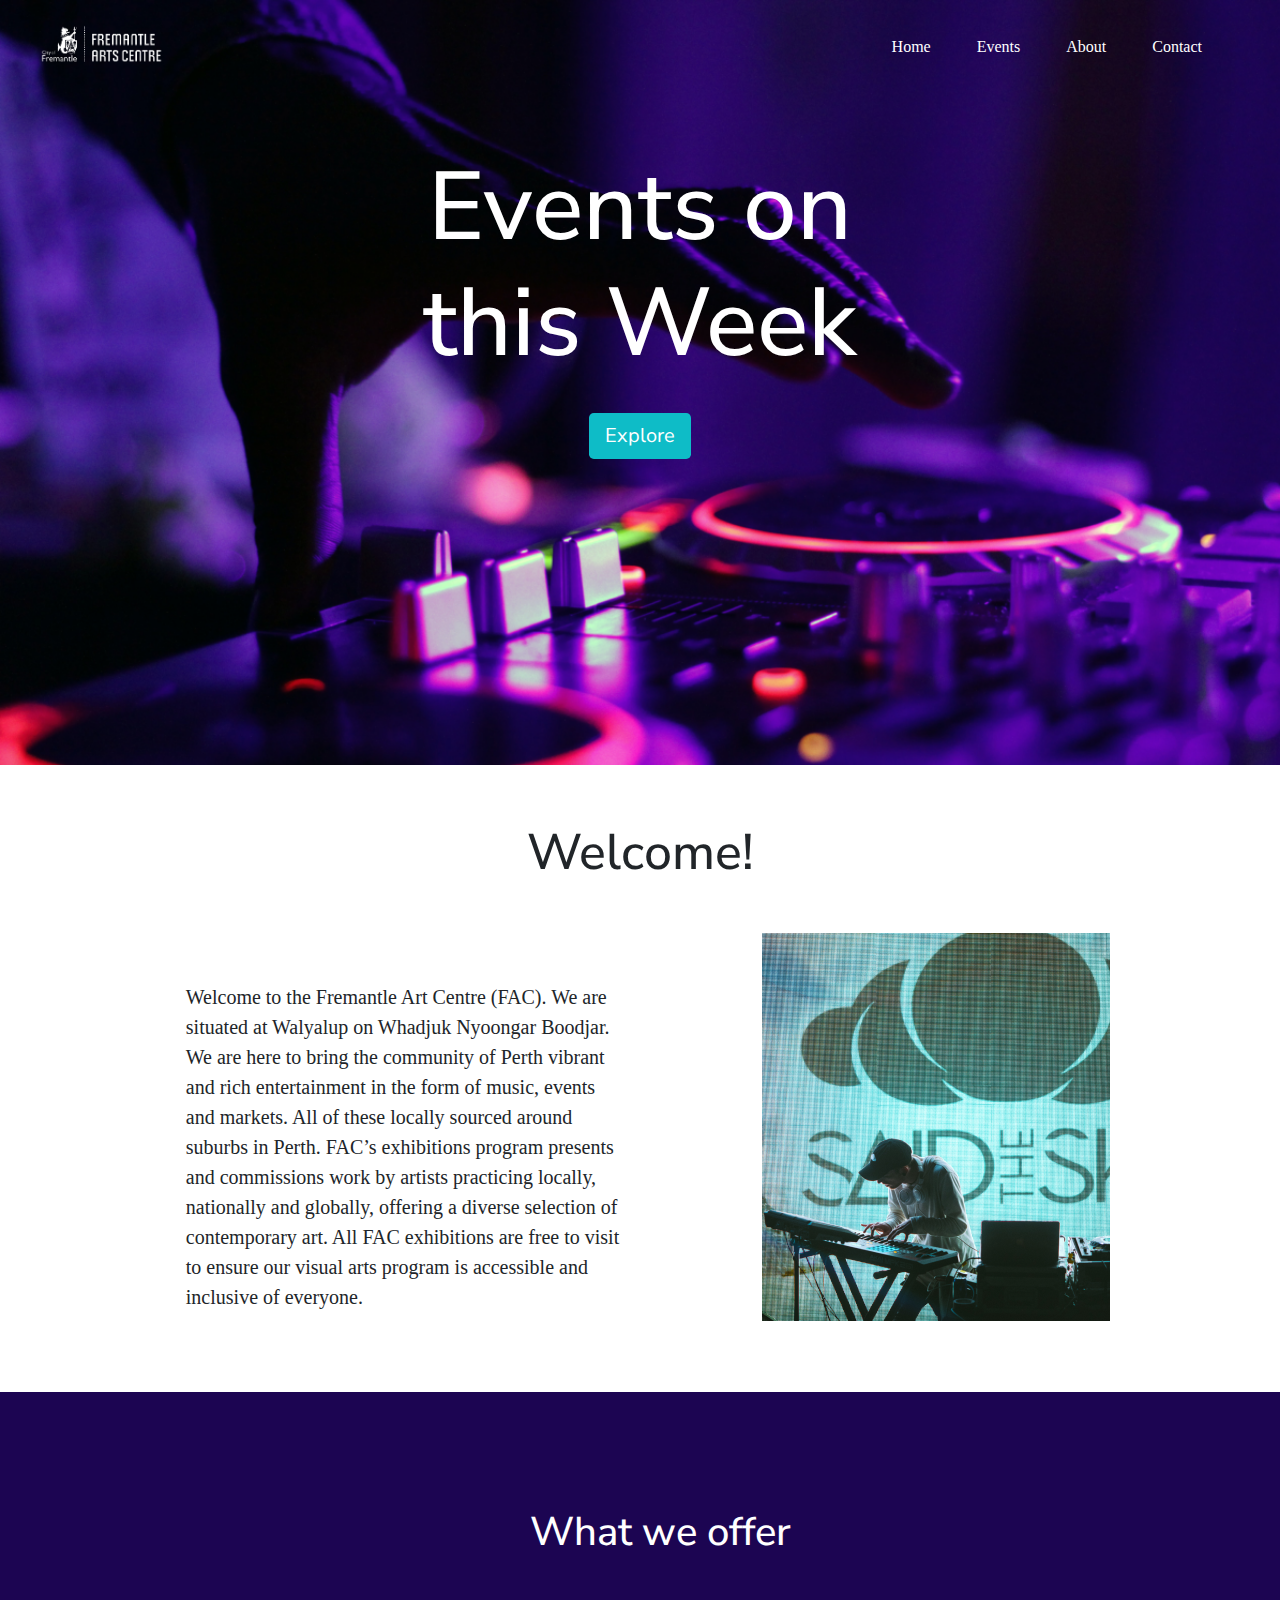
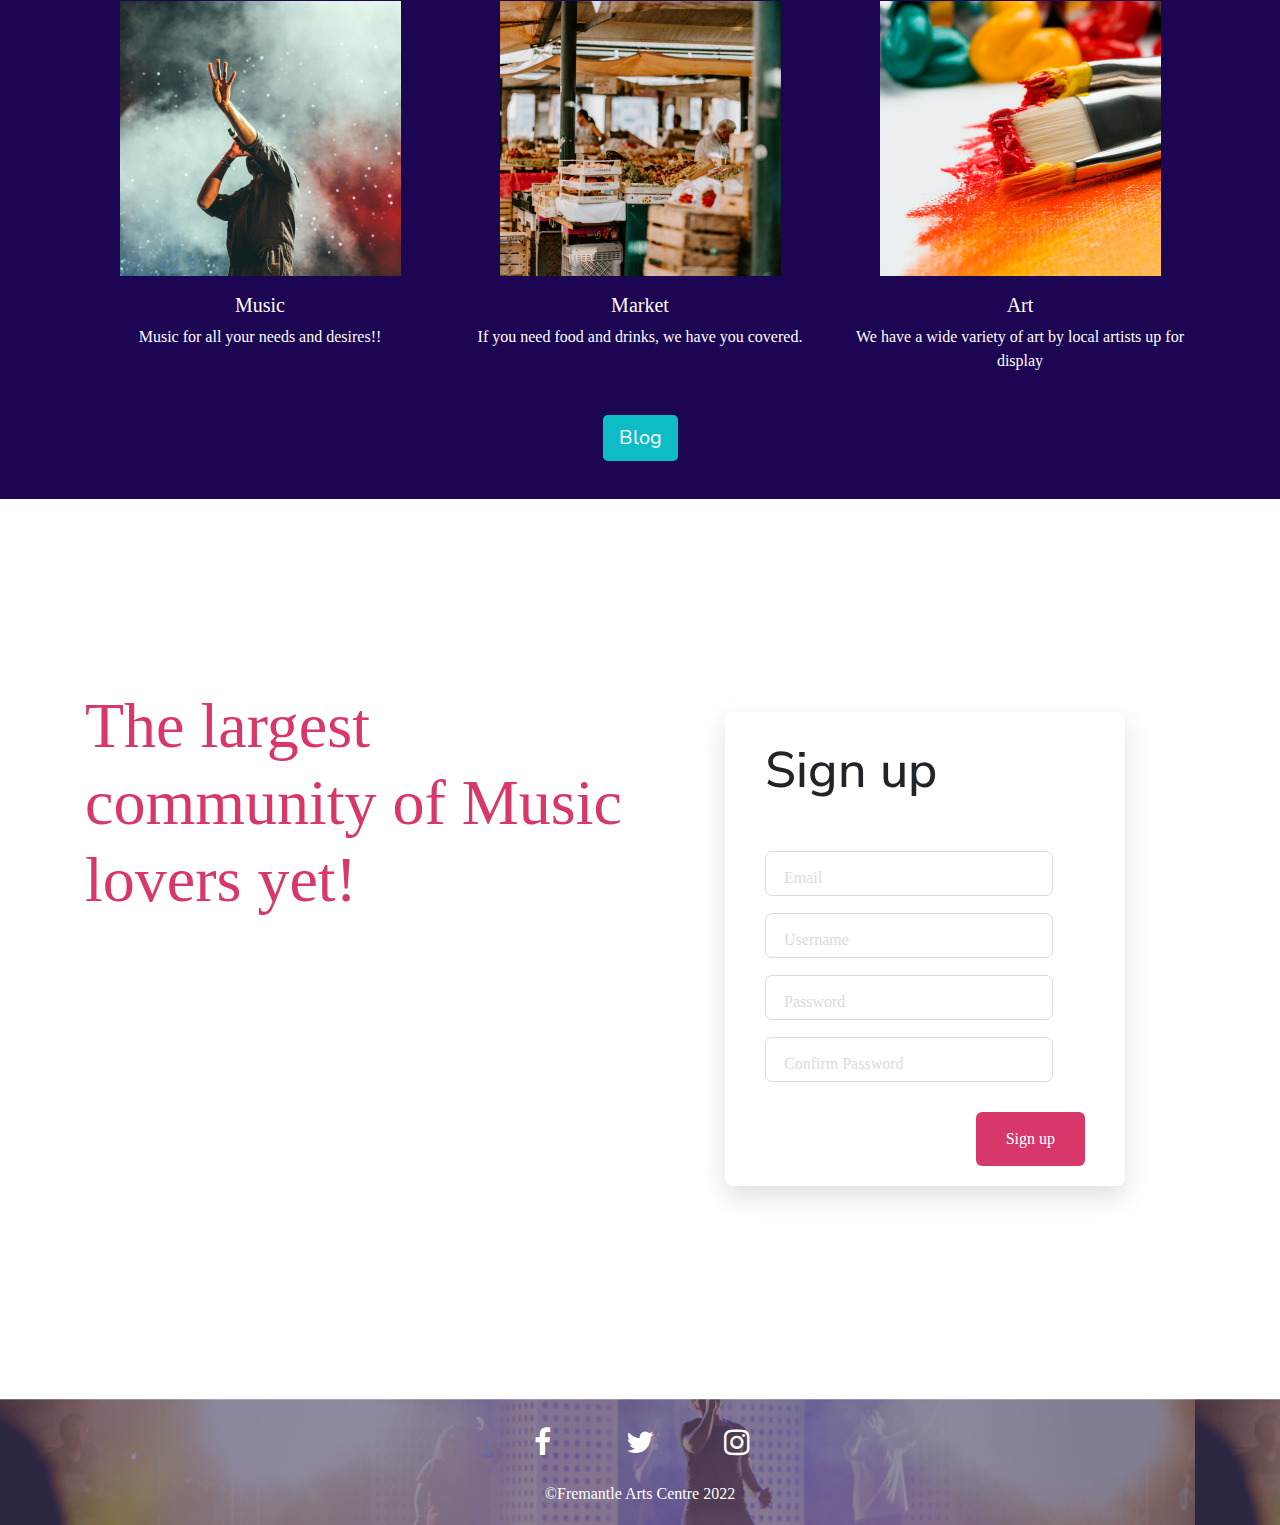
==== index.html @ 63a23e48 "Update index.html" ====
<!DOCTYPE html>
<html lang="en">
<head>
<meta charset="UTF-8">
<meta name="viewport" content="width=device-width, initial-scale=1.0">
<meta http-equiv="X-UA-Compatible" content="ie=edge">
<meta name="Description" content="Enter your description here"/>
<link rel="stylesheet" href="https://cdnjs.cloudflare.com/ajax/libs/twitter-bootstrap/4.6.0/css/bootstrap.min.css">
<link rel="stylesheet" href="https://cdnjs.cloudflare.com/ajax/libs/font-awesome/5.15.4/css/all.min.css">


<link rel="preconnect" href="https://fonts.googleapis.com">
<link rel="preconnect" href="https://fonts.gstatic.com" crossorigin>
<link rel="preconnect" href="https://fonts.googleapis.com">
<link rel="preconnect" href="https://fonts.gstatic.com" crossorigin>
<link href="https://fonts.googleapis.com/css2?family=Nunito+Sans:wght@800&family=PT+Sans+Caption&display=swap" rel="stylesheet">
<link rel="stylesheet" href="https://cdnjs.cloudflare.com/ajax/libs/font-awesome/4.7.0/css/font-awesome.min.css">

<link rel="stylesheet" href="assets/css/style.css">
<link rel="stylesheet" href="stylesheet.css">
<title>Title</title>
</head>
<body>
  <header class="container-fluid bg-1">   <!-- div for the main image the stretches to the edge of the page- -->
  <nav class="navbar navbar-expand-md navbar-dark">
    <!-- Brand -->

    <a class="navbar-brand" href="/">
      <div class="logo-image">
            <img src="images/logo.png" class="img-fluid" alt="logo FAC">
      </div>
</a>
  
    <!-- Toggler/collapsibe Button -->
    <button class="navbar-toggler" type="button" data-toggle="collapse" data-target="#collapsibleNavbar">
      <span class="navbar-toggler-icon"></span>
    </button>
  
    <!-- Navbar links -->
    <div class="collapse navbar-collapse" id="collapsibleNavbar">
      <ul class="navbar-nav ml-auto">
        <li class="nav-item">
          <a class="nav-link" href="#">Home</a>
        </li>
        <li class="nav-item">
          <a class="nav-link" href="#">Events</a>
        </li>
        <li class="nav-item">
          <a class="nav-link" href="#">About</a>
        </li>
        <li class="nav-item">
          <a class="nav-link" href="#">Contact</a>
        </li>
      </ul>
    </div>
  </nav>
  <div class="container-fluid bg-2 text-center">   <!-- div for the main image the stretches to the edge of the page- -->
    <div class="container"><!-- div that holds the content in the middle of the page-->
              <h1 class="head-1"> Events on <br>this Week </h1><!--  the main tag line-->
          </div><!-- container-->
          <a href="#" class="btn btn-info btn-lg" role="button">Explore</a>
        </div>
      </header>

      <section class= "container-fluid  text-center">
        <div class="container bg-3">
<h2 class="title">Welcome!</h2>
        </div> <!-- container -->
            <div class="row">
              <div class="col-md-6">
<p class="info">Welcome to the Fremantle Art Centre (FAC). We are situated at Walyalup on Whadjuk Nyoongar Boodjar. 
  We are here to bring the community of Perth vibrant and rich entertainment in the form
  of music, events and markets. All of these locally sourced around suburbs in Perth. FAC’s exhibitions program presents 
  and commissions work by artists practicing locally, nationally and globally, offering a diverse selection of contemporary art. 
  All FAC exhibitions are free to visit to ensure our visual arts program is accessible and inclusive of everyone.
</p> 
              </div> <!-- col -->
          <div class="col-md-6 img1">
            <img src="images/img1.png" alt="dancing" class="responsive">
          </div>
        </div> <!-- row -->
    </section>

    <section class= "container-fluid bg-4 text-center">
      <div class="container ">
<h2 class="title2">What we offer</h2>
<div class="row " >
  <div class="col-md-4">
    <img src="images/music.png" alt="music">
    <h5> Music</h5>
    <p>Music for all your needs and desires!!</p>
  </div> <!-- col -->
  <div class="col-md-4">
    <img src="images/market.png" alt="food"> 
    <h5> Market</h5>
    <p>If you need food and drinks, we have you covered.</p>
  </div> <!-- col -->
  <div class="col-md-4">
    <img src="images/art.png" alt="paint">
    <h5> Art</h5>
    <p>We have a wide variety of art by local artists up for display</p>
  </div> <!-- col -->
</div> <!-- row -->
      </div> <!-- container -->
      <a href="#" class="btn btn-info btn-lg" role="button">Blog</a>
      </section>

      <section>
        <div class="container-fluid sign-up">
          <div class="container">
            <div class="row">

              <div class="col-md-6">
                <h2 class="tag">The largest <br>community of Music lovers yet!</h2>
                </div>

              <div class="col-md-6">
      <div class="signupFrm">
        <form action="" class="form">
          <h2 class="title">Sign up</h1>
    
          <div class="inputContainer">
            <input type="text" class="input" placeholder="a">
            <label for="" class="label">Email</label>
          </div>
    
          <div class="inputContainer">
            <input type="text" class="input" placeholder="a">
            <label for="" class="label">Username</label>
          </div>
    
          <div class="inputContainer">
            <input type="text" class="input" placeholder="a">
            <label for="" class="label">Password</label>
          </div>
    
          <div class="inputContainer">
            <input type="text" class="input" placeholder="a">
            <label for="" class="label">Confirm Password</label>
          </div>
    
          <input type="submit" class="submitBtn" value="Sign up">
        </form>
      </div>
        </div>
      </div>
    </div>
      </div>
        </section>

        <footer>
          <a href="https://www.facebook.com/fremantleartscentre" class="fa fa-facebook"></a>
<a href="https://twitter.com/FreoArtsCentre" class="fa fa-twitter"></a>
          <a href="https://www.instagram.com/fremantleartscentre/" class="fa fa-instagram"></a>
          <p class="foot text-centre">©Fremantle Arts Centre 2022</p>
        </footer>

<script src="https://cdnjs.cloudflare.com/ajax/libs/jquery/3.5.1/jquery.slim.min.js"></script>
<script src="https://cdnjs.cloudflare.com/ajax/libs/popper.js/1.16.1/umd/popper.min.js"></script>
<script src="https://cdnjs.cloudflare.com/ajax/libs/twitter-bootstrap/4.6.0/js/bootstrap.min.js"></script>
</body>
</html>
---- stylesheet.css ----
.bg-1 {
    background-image: url("images/header1.png");
    background-size: cover;/*  make the image cover the whole div */
height: 85vh; /* temporarily give the div some height  */ /* do not use pixel heights on divs- this is not responsive – instead add padding on the children as a  percentage*/
}

.logo-image{
    width: 15%;    
    overflow: hidden;
    margin-top: -6px;

}

li.nav-item {
    margin-right: 30px;
}
.navbar-dark .navbar-nav .nav-link {
        color: white;
    }

.navbar{
        font-size:1em;
        padding: 2%;
        flex-wrap: nowrap;
        
}

    .nav-link:hover {
        color: white;
    }


.head-1 {
    padding-top: 5%;
color: white;
font-size: 6em;
font-family: nunito sans;
             }

.btn-info {
    background-color: #0EBCC7;
    color: white;
    border: none;
    margin-top:2%;
    font-family: nunito sans;
}

.bg-3 {
    padding-top: 2%;

}

.title {
    font-family: nunito sans;
    font-size: 2.5em;
    margin-top: 3%;
}

.info {
    text-align: left;
    padding-top: 8%;
    padding-left: 28%;
    font-size: 1.25em;
    font-family: PT Sans;
}

.img1 {
    padding-right: 5%;
}

.bg-4{
    background-color: #1C0552;
   margin-top: 5%;
   padding-top: 3%;
   padding-bottom: 3%;
   padding-left: 0%;
   padding-right:0%;
   color: white;
}

h5 {
    padding-top:5%;
}

h2.title2{
    padding-top: 5%;
    margin-bottom: 4%;
    font-family: nunito sans;
    font-size: 2.5em;
}


.tag {
    text-align: left;
    font-family: PT Sans;
    font-size: 4em;
    color:#D73869;
    margin-top: 35%;

}

/* Get rid of all default margins/paddings. Set typeface */
body {
    box-sizing: border-box;
    margin: 0;
    padding: 0;
    background-color: white;
    font-family: PT Sans;
  }

  /* Puts the form in the center both horizontally and vertically. Sets its height to 100% of the viewport's height */

.signupFrm {
    display: flex;
    justify-content: center;
    align-items: center;
    height: 100vh;
  } 

  .form {
    background-color: white;
    width: 400px;
    border-radius: 8px;
    padding: 20px 40px;
    box-shadow: 0 10px 25px rgba(92, 99, 105, .2);
  }
  
  .title {
    font-size: 50px;
    margin-bottom: 50px;
  }

  .inputContainer {
    position: relative;
    height: 45px;
    width: 90%;
    margin-bottom: 17px;
  }

  /* Style the inputs */

.input {
    position: absolute;
    top: 0px;
    left: 0px;
    height: 100%;
    width: 100%;
    border: 1px solid #DADCE0;
    border-radius: 7px;
    font-size: 16px;
    padding: 0 20px;
    outline: none;
    background: none;
    z-index: 1;
  }
  
  /* Hide the placeholder texts (a) */
  
  ::placeholder {
    color: transparent;
  }

  /* Styling text labels */

.label {
    position: absolute;
    top: 15px;
    left: 15px;
    padding: 0 4px;
    background-color: white;
    color: #DADCE0;
    font-size: 16px;
    transition: 0.5s;
    z-index: 0;
  }

  .submitBtn {
    display: block;
    margin-left: auto;
    padding: 15px 30px;
    border: none;
    background-color: #D73869;
    color: white;
    border-radius: 6px;
    cursor: pointer;
    font-size: 16px;
    margin-top: 30px;
  }
  
  .submitBtn:hover {
    background-color: #D73869;
    transform: translateY(-2px);
  }

  .input:focus + .label {
    top: -7px;
    left: 3px;
    z-index: 10;
    font-size: 14px;
    font-weight: 600;
    color: #D73869;
  }

  .input:focus {
    border: 2px solid #D73869;
  }

  .input:not(:placeholder-shown)+ .label {
    top: -7px;
    left: 3px;
    z-index: 10;
    font-size: 14px;
    font-weight: 600;
  }

  footer {
    text-align: center;
    padding: 3px;
    background-image: url(images/footer.jpg);
    color: white;
    font-family: PT Sans;
  }

  .fa-facebook {
    color: white;
  }
  
  .fa-twitter {
    color: white;
  }

  .fa-instagram {
    color: white;
  }

  .fa-linkedin {
    color: white;
  }

  .fa:hover {
    opacity: 0.7;
    color: #D73869;
}
  .fa {
    padding: 20px;
    font-size: 30px;
    width: 7%;
    text-align: center;
    text-decoration: none;
    margin: 5px 2px;
    border-radius: 50%;
  }

  .bg-5 {
    background-image: url("images/header2.png");
    background-size: cover;/*  make the image cover the whole div */
height: 85vh; /* temporarily give the div some height  */ /* do not use pixel heights on divs- this is not responsive – instead add padding on the children as a  percentage*/
}

.head-1 {
    padding-top: 5%;
color: white;
font-size: 6em;
font-family: nunito sans;
             
}

.bg-6 {
  padding-top: 3%;
  text-align: right;
    
}

.header-2 {
  padding-top: 5%;
color: white;
font-size: 6em;
font-family: nunito sans;         
}

.para-2 {
    padding-top: 1.5%;
color: white;
font-size: 1.5em;
font-family: nunito sans;          
}

.bg-7 {
  padding-top: 2%;
  margin-bottom: 0%;

}

.bg-8{
  background-color: #55050E;
 margin-top: 5%;
 padding-top: 3%;
 padding-bottom: 3%;
 padding-left: 0%;
 padding-right:0%;
 color: white;
}

.title2 {
  font-family: nunito sans;
  font-size: 2.5em;
  margin-top: 2%;
  padding-left: 3.75%;
}

.info3 {
  text-align: left;
  padding-top: 8%;
  padding-left: 28%;
  font-size: 1.25em;
  font-family: PT Sans;
}

.img2 {
  padding-right: 5%;
}

.info4 {
  text-align: left;
  padding-top: 8%;
  padding-left: 7%;
  font-size: 1.25em;
  font-family: PT Sans;
}

.img3 {
  padding-left: 7%;
  
}

.maps {
  padding-top: 5%;
  font-family: nunito sans;
  margin-bottom: 5%;
}

.img-map {
  padding-top: 5%;
  padding-bottom: 10%;
}

.bg-9 {
  background-image: url("images/header3.png");
  background-size: cover;/*  make the image cover the whole div */
height: 85vh; /* temporarily give the div some height  */ /* do not use pixel heights on divs- this is not responsive – instead add padding on the children as a  percentage*/
}
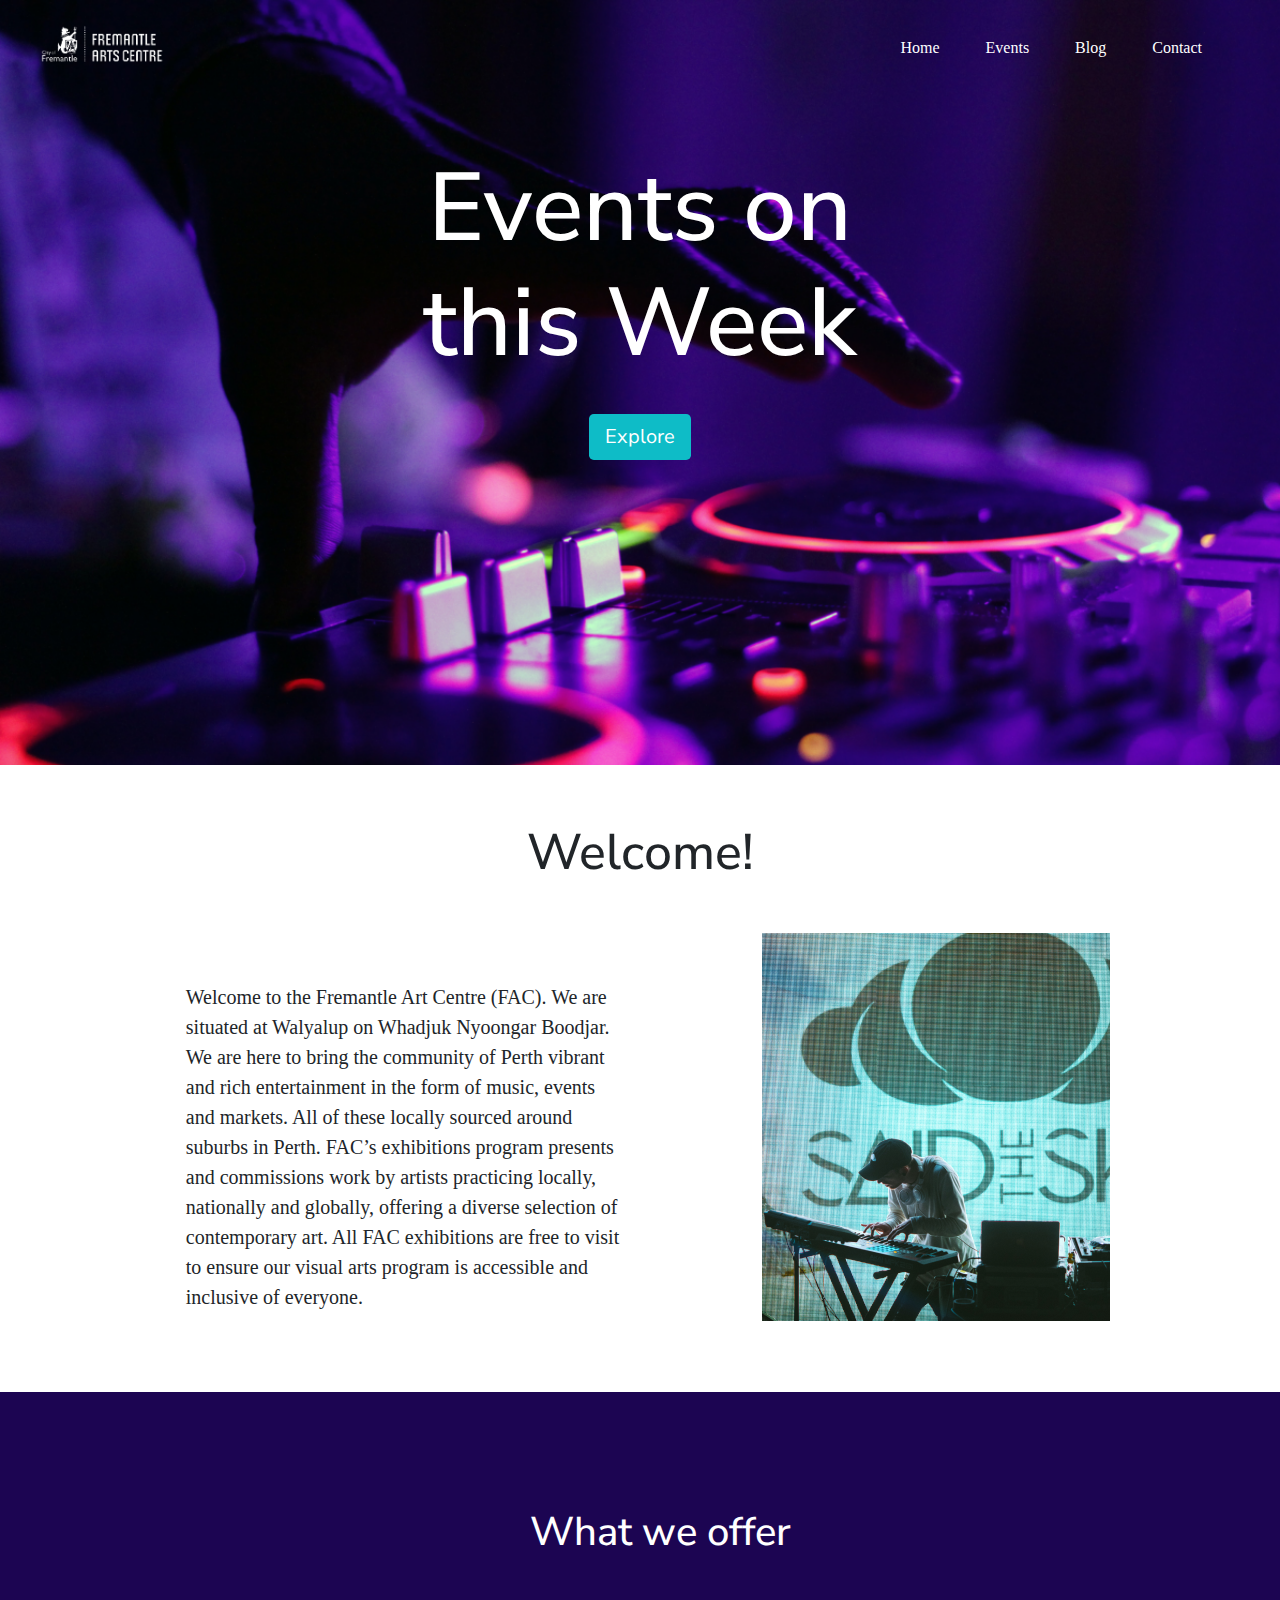
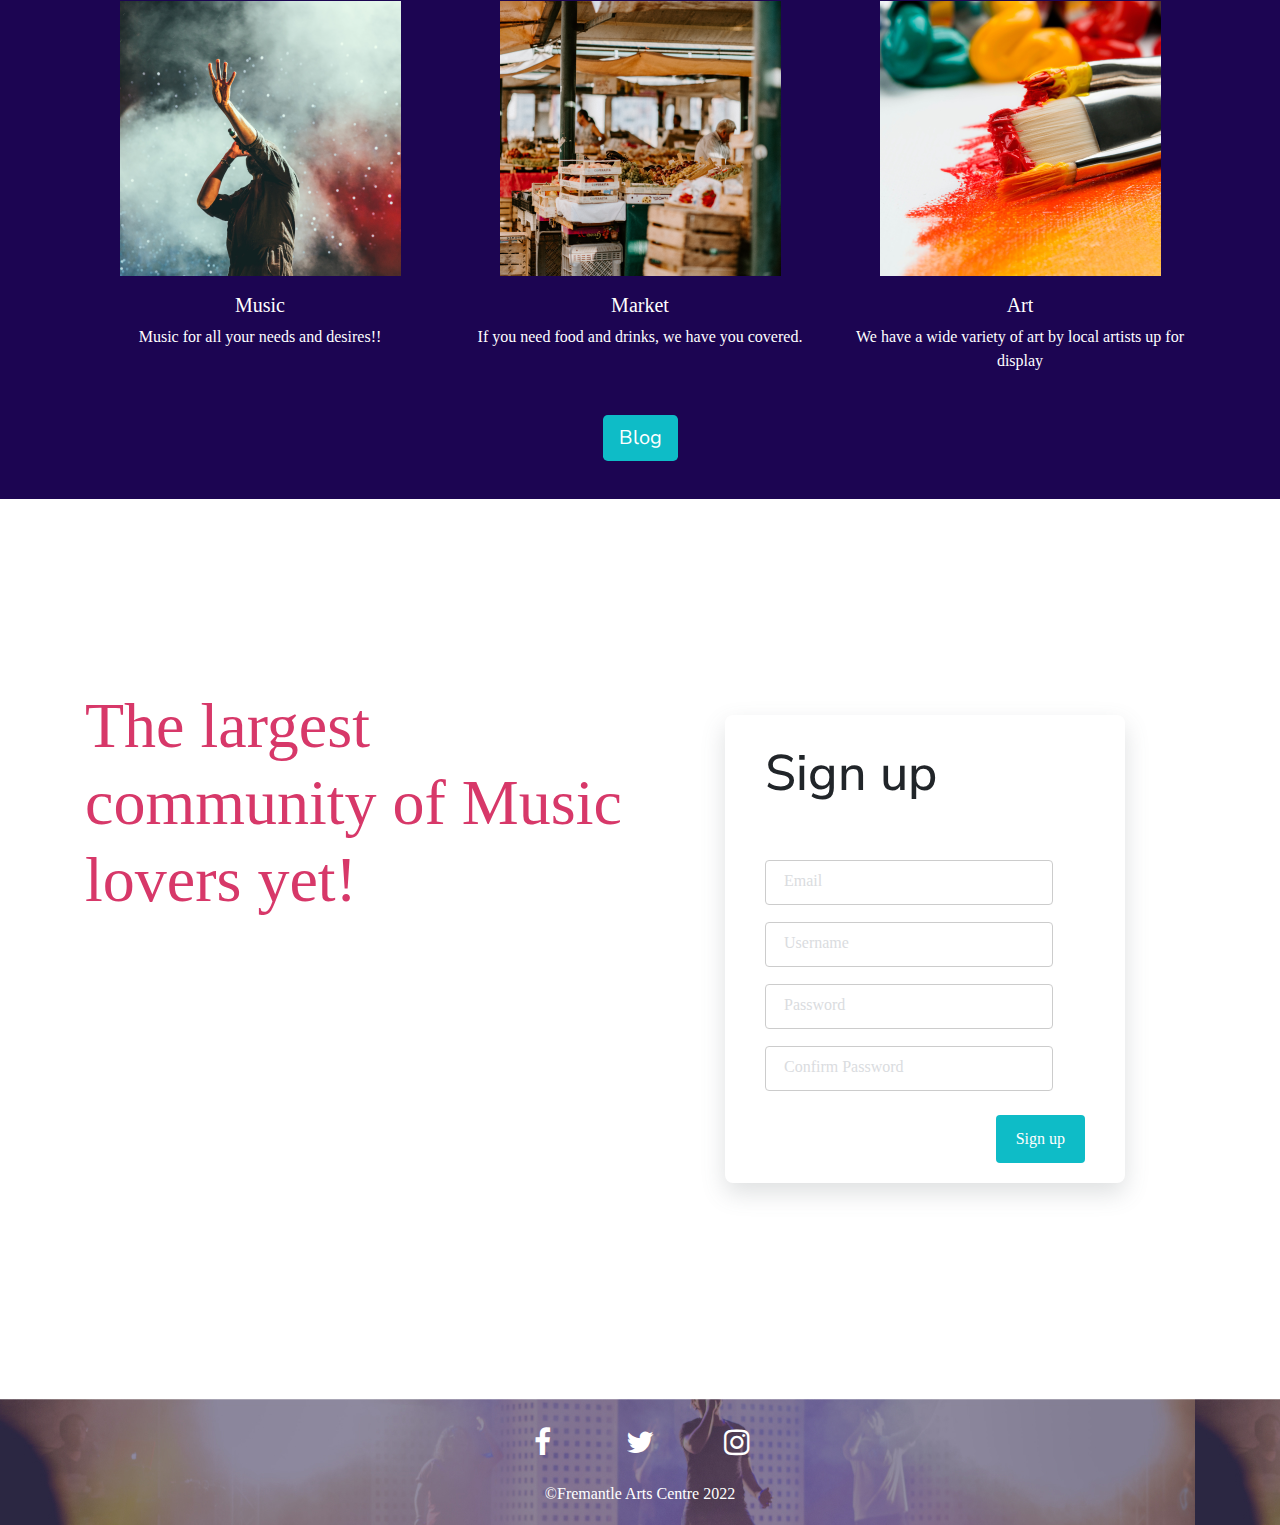
==== commit 649fa1e5: "Update index.html" ====
--- a/index.html
+++ b/index.html
@@ -40,16 +40,16 @@
     <div class="collapse navbar-collapse" id="collapsibleNavbar">
       <ul class="navbar-nav ml-auto">
         <li class="nav-item">
-          <a class="nav-link" href="#">Home</a>
+          <a class="nav-link" href="index.html">Home</a>
         </li>
         <li class="nav-item">
-          <a class="nav-link" href="#">Events</a>
+          <a class="nav-link" href="events.html">Events</a>
         </li>
         <li class="nav-item">
-          <a class="nav-link" href="#">About</a>
+          <a class="nav-link" href="blog.html">Blog</a>
         </li>
         <li class="nav-item">
-          <a class="nav-link" href="#">Contact</a>
+          <a class="nav-link" href="contact.html">Contact</a>
         </li>
       </ul>
     </div>
@@ -58,7 +58,7 @@
     <div class="container"><!-- div that holds the content in the middle of the page-->
               <h1 class="head-1"> Events on <br>this Week </h1><!--  the main tag line-->
           </div><!-- container-->
-          <a href="#" class="btn btn-info btn-lg" role="button">Explore</a>
+          <a href="events.html" class="btn btn-info btn-lg" role="button">Explore</a>
         </div>
       </header>
 
@@ -102,7 +102,7 @@
   </div> <!-- col -->
 </div> <!-- row -->
       </div> <!-- container -->
-      <a href="#" class="btn btn-info btn-lg" role="button">Blog</a>
+      <a href="blog.html" class="btn btn-info btn-lg" role="button">Blog</a>
       </section>
 
       <section>
--- a/stylesheet.css
+++ b/stylesheet.css
@@ -350,3 +350,136 @@
 height: 85vh; /* temporarily give the div some height  */ /* do not use pixel heights on divs- this is not responsive – instead add padding on the children as a  percentage*/
 }
 
+.events-page-nav-link {
+  margin-right: 30px;
+  color: black;
+  font-size:1em;
+      padding: 2%;
+      flex-wrap: nowrap;
+}
+
+a.nav-link-events-page {
+  color: black;
+}
+
+
+.header-3 {
+  background-color: #221942;
+  padding-top: 3%;
+  padding-left: 3%;
+  padding-bottom:3%;
+color: white;
+font-size: 3.25em;
+font-family: nunito sans;
+text-align: left;
+text-align: center;
+}
+
+.bg-10-container-fluid {
+float: left;
+margin-top: 15%;
+}
+
+.events-title {
+  color: #D73869;
+  font-size: 3em;
+  font-family: nunito sans;
+  margin-top: 3%;
+}
+
+.events-subpara {
+  font-size: 2em;
+  font-family: PT Sans;
+
+}
+
+.col-9 {
+  padding-left: 0%;
+  flex: 0 0 41%;
+}
+
+.event-title {
+  font-family: nunito sans;
+  font-size: 1.5em;
+  margin-top: 5%;
+}
+
+.event-time {
+  font-family: PT Sans;
+  font-size: 0.75em;
+  padding-bottom:0%;
+}
+
+.date {
+  color:#D73869;
+  font-size: 2.5em;
+  font-family: nunito sans;
+  margin-bottom: 0%;
+}
+
+.month {
+  font-family: PT Sans;
+  font-size: 0.75em;
+  margin-top: 0%;
+}
+
+.events-imgs-container-fluid {
+  margin-top: 3%;
+  margin-left: 8%;
+  margin-bottom: 5%;
+}
+
+.explore {
+  color: #D73869;
+  font-family: PT Sans;
+  font-size: 0.75em;
+}
+
+.subpara {
+  margin-top: 5%;
+  margin-bottom: 3%;  
+  font-size: 2em;
+  font-family: PT Sans;
+}
+
+.bg-11 {
+  background-image: url("images/header1.png");
+  background-size: cover;/*  make the image cover the whole div */
+height: 20vh; /* temporarily give the div some height  */ /* do not use pixel heights on divs- this is not responsive – instead add padding on the children as a  percentage*/
+}
+
+/* Style inputs with type="text", select elements and textareas */
+input[type=text], select, textarea {
+  width: 100%; /* Full width */
+  padding: 12px; /* Some padding */ 
+  border: 1px solid #ccc; /* Gray border */
+  border-radius: 4px; /* Rounded borders */
+  box-sizing: border-box; /* Make sure that padding and width stays in place */
+  margin-top: 6px; /* Add a top margin */
+  margin-bottom: 16px; /* Bottom margin */
+  resize: vertical /* Allow the user to vertically resize the textarea (not horizontally) */
+}
+
+/* Style the submit button with a specific background color etc */
+input[type=submit] {
+  background-color: #0EBCC7;
+  color: white;
+  padding: 12px 20px;
+  border: none;
+  border-radius: 4px;
+  cursor: pointer;
+}
+
+/* When moving the mouse over the submit button, add a darker green color */
+input[type=submit]:hover {
+  background-color: #D73869;
+}
+
+/* Add a background color and some padding around the form */
+.contact-container {
+  border-radius: 5px;
+  background-color: #f2f2f2;
+  padding: 20px;
+  margin-bottom: 10%;
+  margin-top: 10%;
+}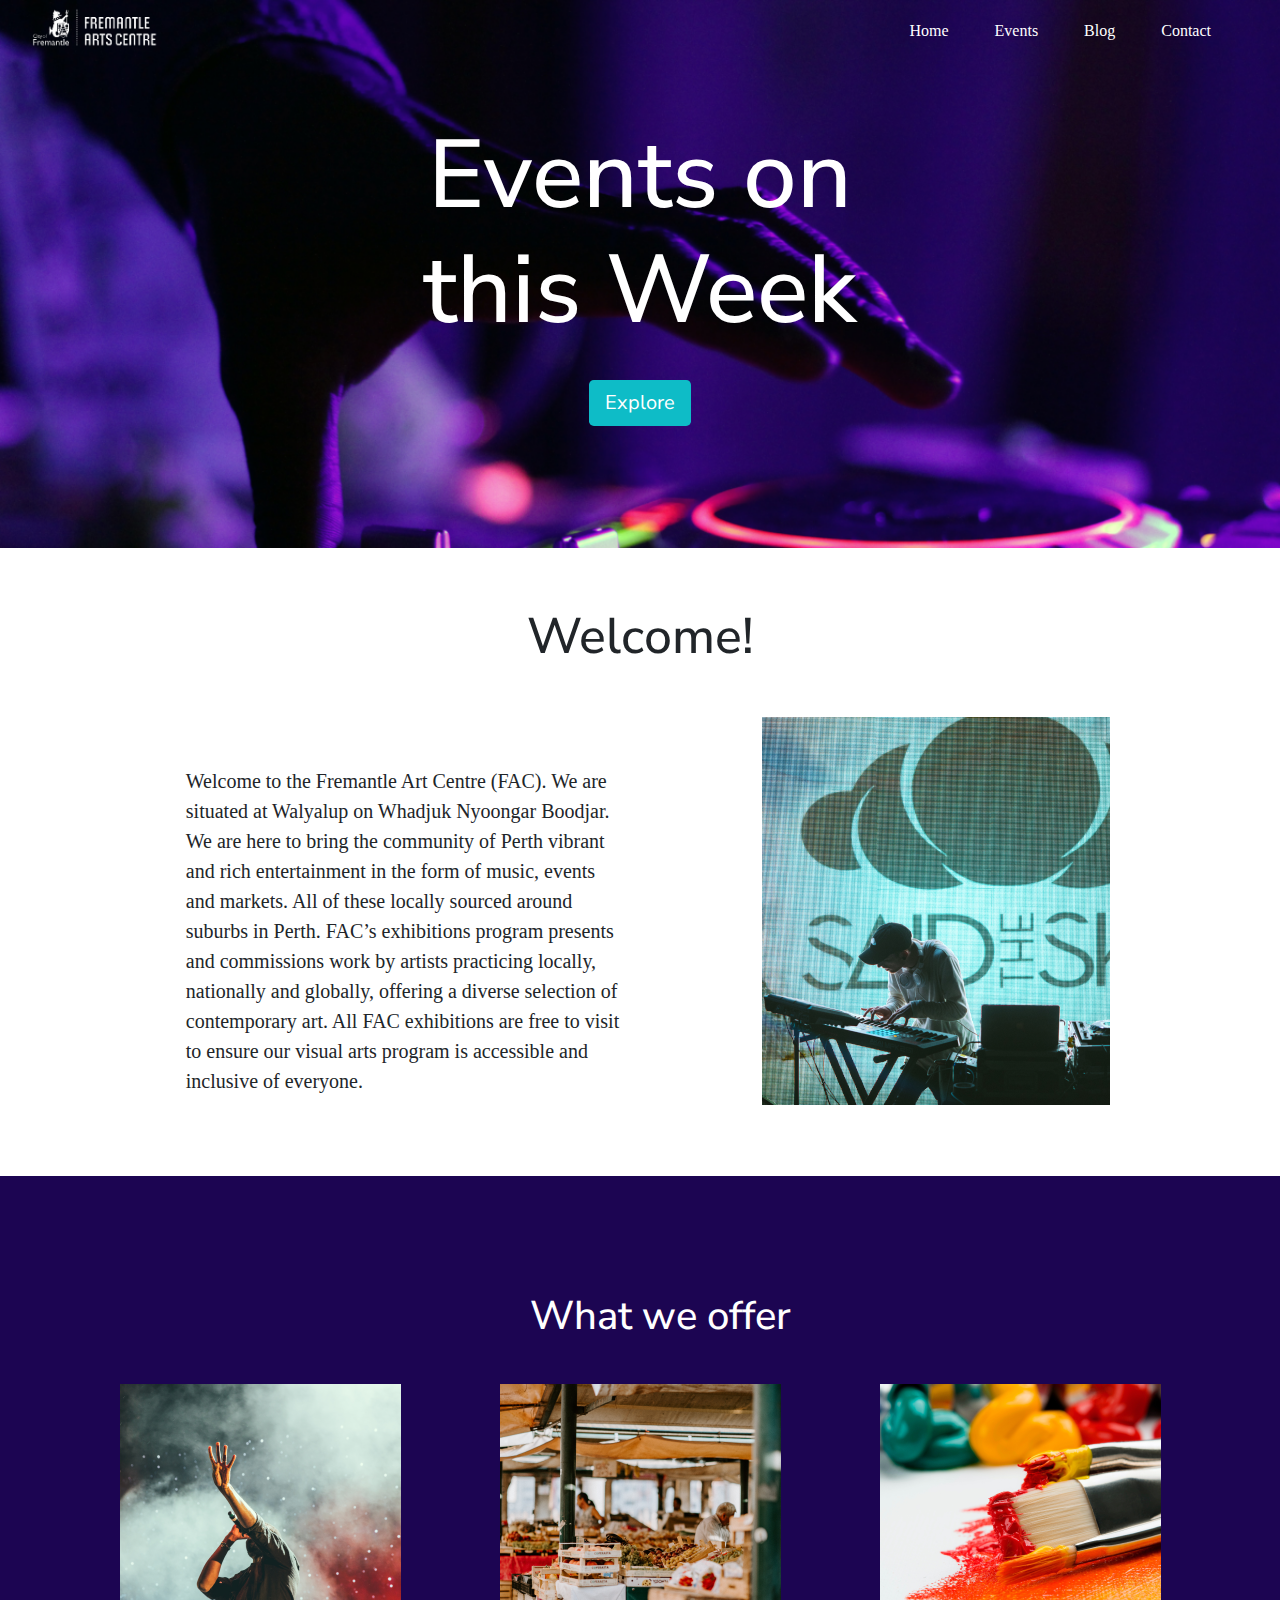
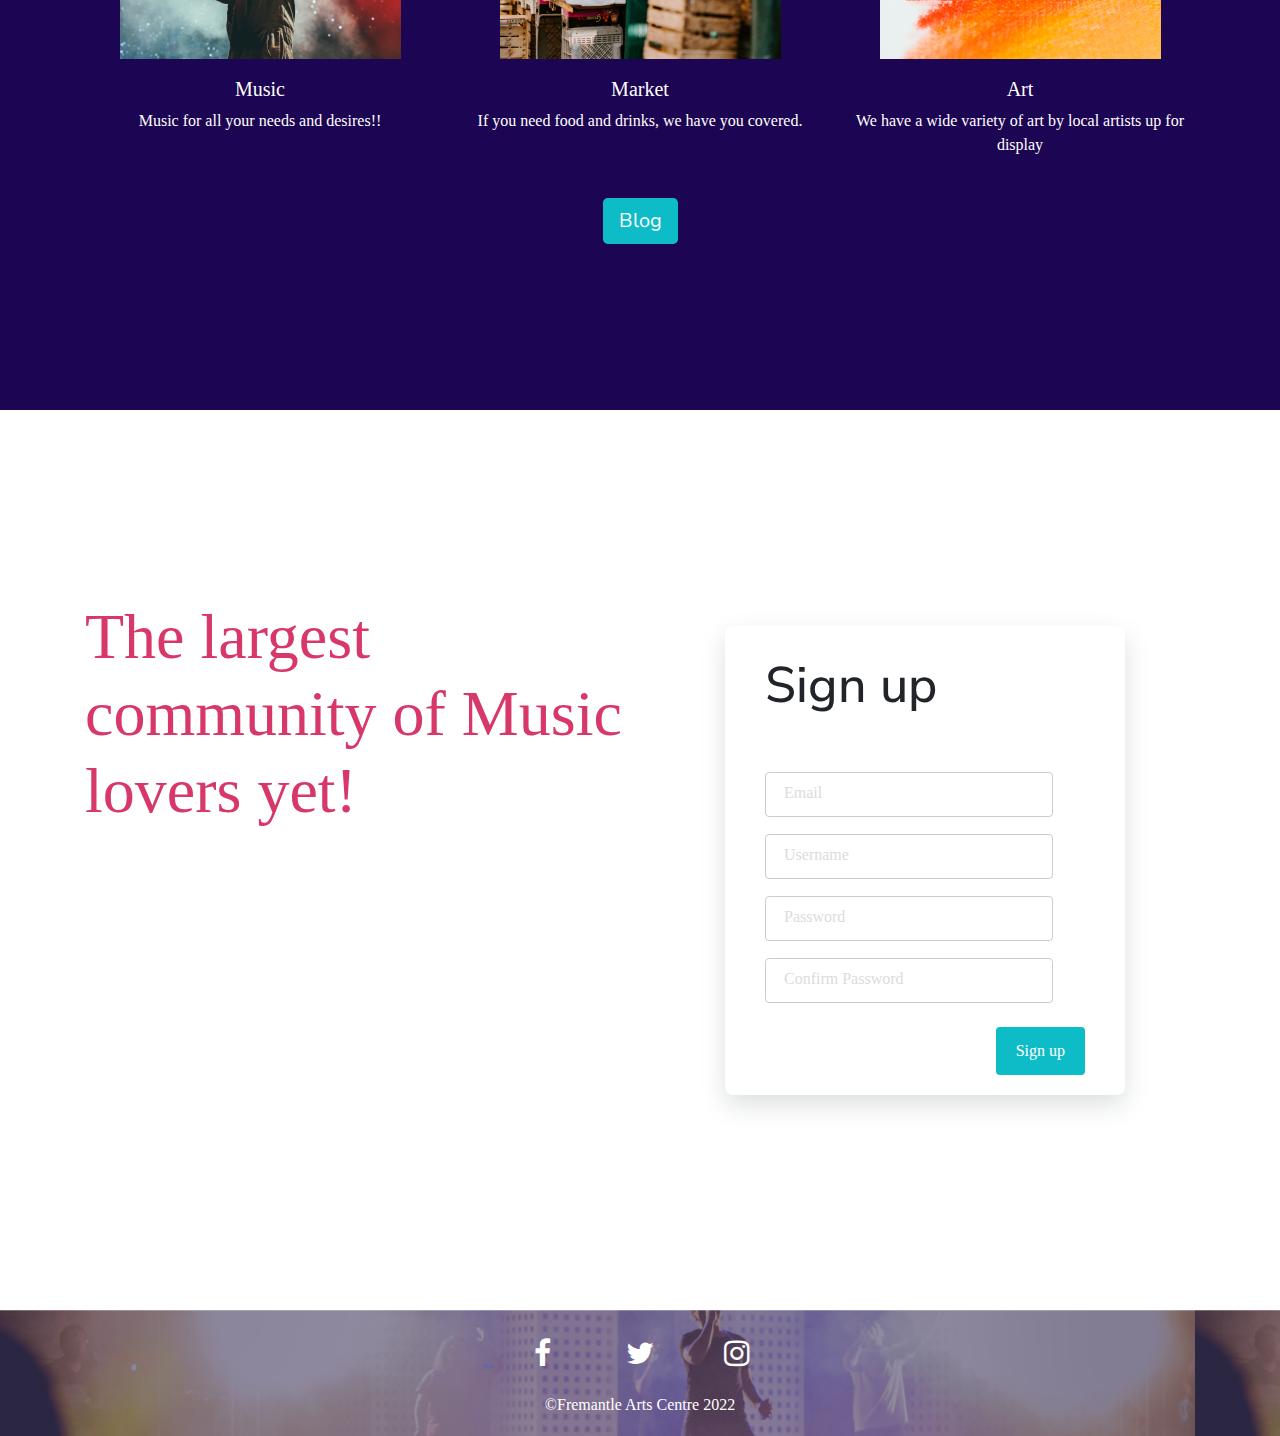
==== commit 2487b729: "Update index.html" ====
--- a/index.html
+++ b/index.html
@@ -16,20 +16,18 @@
 <link href="https://fonts.googleapis.com/css2?family=Nunito+Sans:wght@800&family=PT+Sans+Caption&display=swap" rel="stylesheet">
 <link rel="stylesheet" href="https://cdnjs.cloudflare.com/ajax/libs/font-awesome/4.7.0/css/font-awesome.min.css">
 
-<link rel="stylesheet" href="assets/css/style.css">
+<!-- <link rel="stylesheet" href="assets/css/style.css"> -->
 <link rel="stylesheet" href="stylesheet.css">
+<link rel="stylesheet" href="responsive.css">
 <title>Title</title>
 </head>
 <body>
   <header class="container-fluid bg-1">   <!-- div for the main image the stretches to the edge of the page- -->
+    
   <nav class="navbar navbar-expand-md navbar-dark">
     <!-- Brand -->
 
-    <a class="navbar-brand" href="/">
-      <div class="logo-image">
-            <img src="images/logo.png" class="img-fluid" alt="logo FAC">
-      </div>
-</a>
+    <a class="navbar-brand" href="/"><img src="images/logo.png" class="img-fluid" alt="logo FAC"></a>
   
     <!-- Toggler/collapsibe Button -->
     <button class="navbar-toggler" type="button" data-toggle="collapse" data-target="#collapsibleNavbar">
@@ -39,24 +37,24 @@
     <!-- Navbar links -->
     <div class="collapse navbar-collapse" id="collapsibleNavbar">
       <ul class="navbar-nav ml-auto">
-        <li class="nav-item">
-          <a class="nav-link" href="index.html">Home</a>
+        <li class="nav-item text-right">
+          <a class="nav-link" href="#">Home</a>
         </li>
-        <li class="nav-item">
-          <a class="nav-link" href="events.html">Events</a>
+        <li class="nav-item text-right">
+          <a class="nav-link" href="#">Events</a>
         </li>
-        <li class="nav-item">
-          <a class="nav-link" href="blog.html">Blog</a>
-        </li>
-        <li class="nav-item">
-          <a class="nav-link" href="contact.html">Contact</a>
-        </li>
+        <li class="nav-item text-right">
+          <a class="nav-link" href="#">Blog</a>
+          <li class="nav-item text-right">
+            <a class="nav-link" href="#">Contact</a>
+             </li>
       </ul>
     </div>
   </nav>
+
   <div class="container-fluid bg-2 text-center">   <!-- div for the main image the stretches to the edge of the page- -->
     <div class="container"><!-- div that holds the content in the middle of the page-->
-              <h1 class="head-1"> Events on <br>this Week </h1><!--  the main tag line-->
+              <h1 class="head-1" style="font-size:7.5vw;"> Events on <br>this Week </h1><!--  the main tag line-->
           </div><!-- container-->
           <a href="events.html" class="btn btn-info btn-lg" role="button">Explore</a>
         </div>
--- a/stylesheet.css
+++ b/stylesheet.css
@@ -1,15 +1,15 @@
 .bg-1 {
     background-image: url("images/header1.png");
     background-size: cover;/*  make the image cover the whole div */
-height: 85vh; /* temporarily give the div some height  */ /* do not use pixel heights on divs- this is not responsive – instead add padding on the children as a  percentage*/
-}
-
-.logo-image{
+}
+
+.img-fluid{
     width: 15%;    
     overflow: hidden;
     margin-top: -6px;
-
-}
+}
+
+
 
 li.nav-item {
     margin-right: 30px;
@@ -18,22 +18,14 @@
         color: white;
     }
 
-.navbar{
-        font-size:1em;
-        padding: 2%;
-        flex-wrap: nowrap;
-        
-}
-
     .nav-link:hover {
         color: white;
     }
 
 
 .head-1 {
-    padding-top: 5%;
+    margin-top: 5%;
 color: white;
-font-size: 6em;
 font-family: nunito sans;
              }
 
@@ -42,6 +34,7 @@
     color: white;
     border: none;
     margin-top:2%;
+    margin-bottom: 10%;
     font-family: nunito sans;
 }
 
@@ -257,13 +250,6 @@
 height: 85vh; /* temporarily give the div some height  */ /* do not use pixel heights on divs- this is not responsive – instead add padding on the children as a  percentage*/
 }
 
-.head-1 {
-    padding-top: 5%;
-color: white;
-font-size: 6em;
-font-family: nunito sans;
-             
-}
 
 .bg-6 {
   padding-top: 3%;
@@ -482,4 +468,14 @@
   padding: 20px;
   margin-bottom: 10%;
   margin-top: 10%;
-}+  margin-left: 5%;
+  margin-right:5%;
+}
+
+
+
+
+
+
+
+
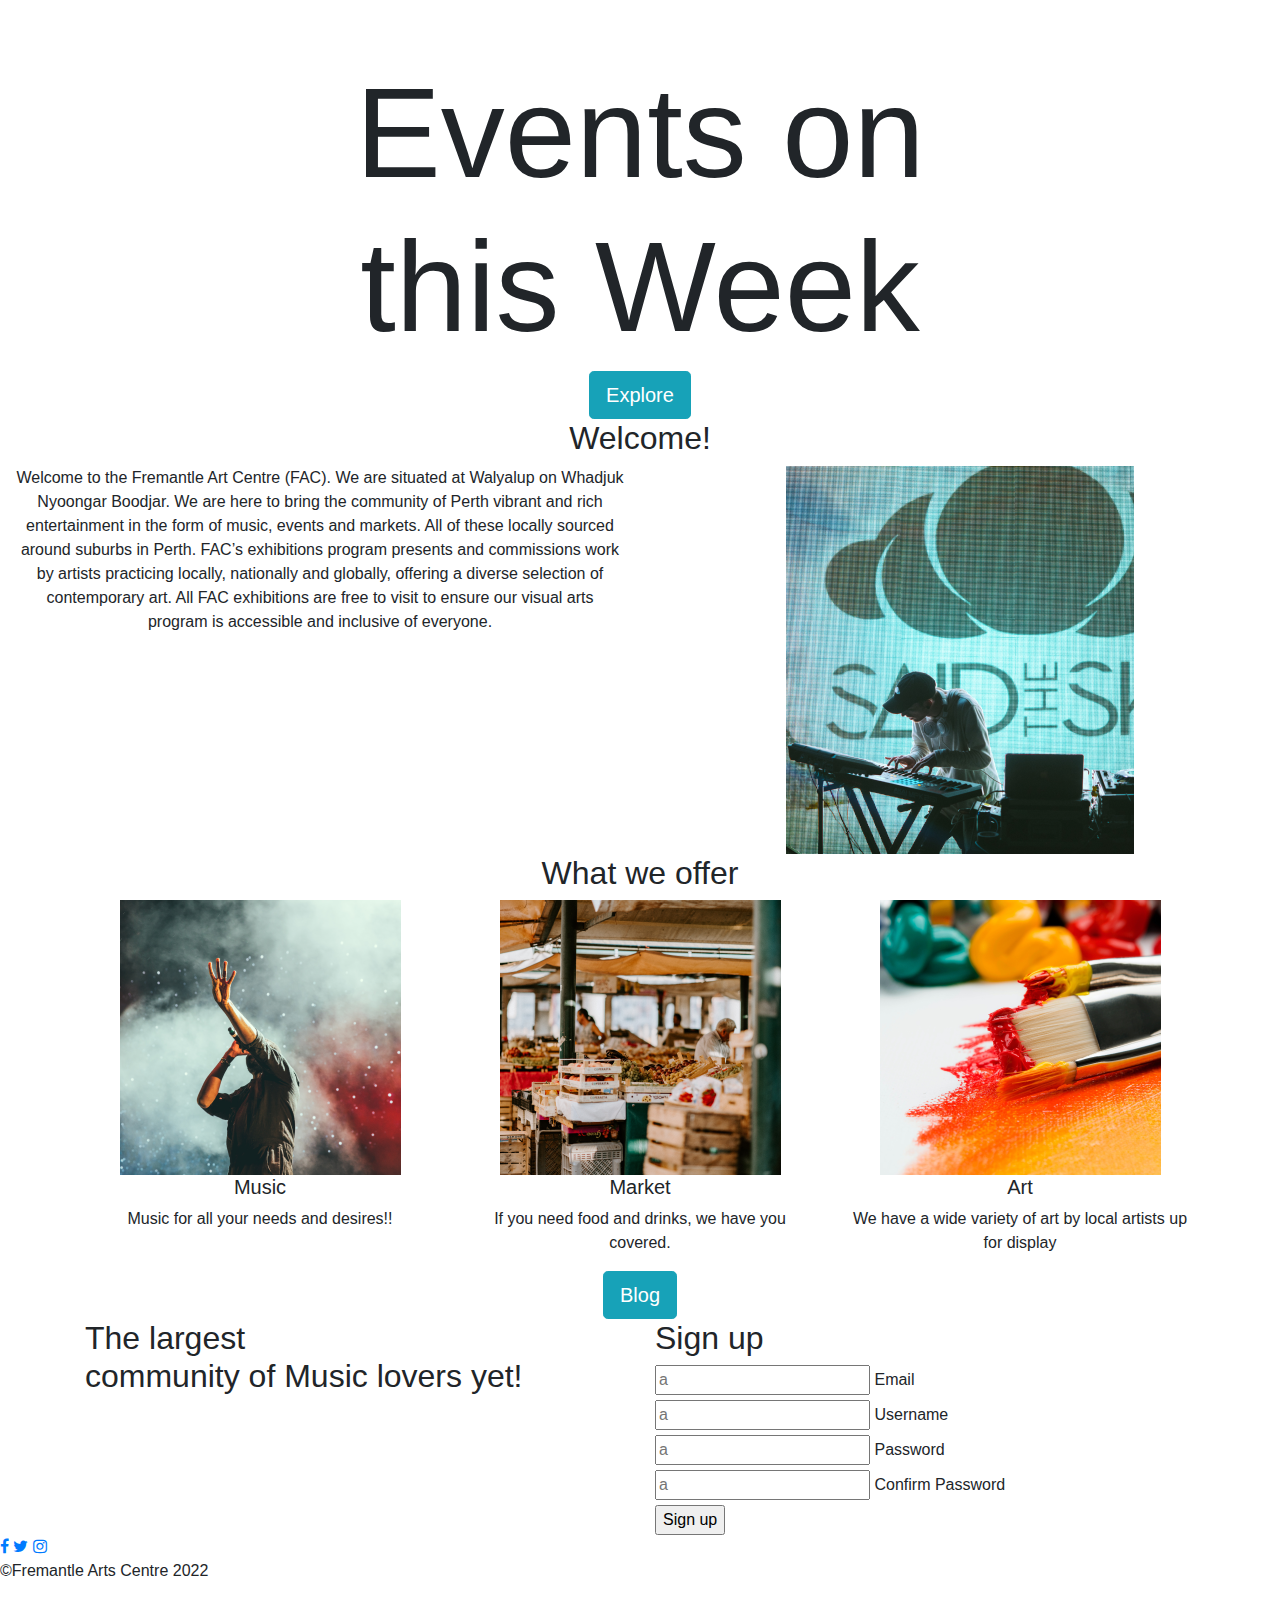
==== commit 0417327e: "Update index.html" ====
--- a/index.html
+++ b/index.html
@@ -17,44 +17,43 @@
 <link rel="stylesheet" href="https://cdnjs.cloudflare.com/ajax/libs/font-awesome/4.7.0/css/font-awesome.min.css">
 
 <!-- <link rel="stylesheet" href="assets/css/style.css"> -->
-<link rel="stylesheet" href="stylesheet.css">
+<link rel="stylesheet" href="style.css">
 <link rel="stylesheet" href="responsive.css">
 <title>Title</title>
 </head>
 <body>
   <header class="container-fluid bg-1">   <!-- div for the main image the stretches to the edge of the page- -->
     
-  <nav class="navbar navbar-expand-md navbar-dark">
-    <!-- Brand -->
-
-    <a class="navbar-brand" href="/"><img src="images/logo.png" class="img-fluid" alt="logo FAC"></a>
-  
-    <!-- Toggler/collapsibe Button -->
-    <button class="navbar-toggler" type="button" data-toggle="collapse" data-target="#collapsibleNavbar">
-      <span class="navbar-toggler-icon"></span>
-    </button>
-  
-    <!-- Navbar links -->
-    <div class="collapse navbar-collapse" id="collapsibleNavbar">
-      <ul class="navbar-nav ml-auto">
-        <li class="nav-item text-right">
-          <a class="nav-link" href="#">Home</a>
-        </li>
-        <li class="nav-item text-right">
-          <a class="nav-link" href="#">Events</a>
-        </li>
-        <li class="nav-item text-right">
-          <a class="nav-link" href="#">Blog</a>
+    <nav class="navbar navbar-expand-md navbar-dark">
+      <!-- Brand -->
+      <a class="navbar-brand" href="index.html"><span class="FAC">Fremantle Arts Centre</span></a>
+    
+      <!-- Toggler/collapsibe Button -->
+      <button class="navbar-toggler" type="button" data-toggle="collapse" data-target="#collapsibleNavbar">
+        <span class="navbar-toggler-icon"></span>
+      </button>
+    
+      <!-- Navbar links -->
+      <div class="collapse navbar-collapse" id="collapsibleNavbar">
+        <ul class="navbar-nav ml-auto">
           <li class="nav-item text-right">
-            <a class="nav-link" href="#">Contact</a>
-             </li>
-      </ul>
-    </div>
-  </nav>
+            <a class="nav-link" href="index.html">Home</a>
+          </li>
+          <li class="nav-item text-right">
+            <a class="nav-link" href="events.html">Events</a>
+          </li>
+          <li class="nav-item text-right">
+            <a class="nav-link" href="#">Blog</a>
+            <li class="nav-item text-right">
+              <a class="nav-link" href="contact.html">Contact</a>
+               </li>
+        </ul>
+      </div>
+    </nav>
 
   <div class="container-fluid bg-2 text-center">   <!-- div for the main image the stretches to the edge of the page- -->
     <div class="container"><!-- div that holds the content in the middle of the page-->
-              <h1 class="head-1" style="font-size:7.5vw;"> Events on <br>this Week </h1><!--  the main tag line-->
+              <h1 class="head-1" style="font-size:10vw"> Events on <br>this Week </h1><!--  the main tag line-->
           </div><!-- container-->
           <a href="events.html" class="btn btn-info btn-lg" role="button">Explore</a>
         </div>
@@ -62,7 +61,7 @@
 
       <section class= "container-fluid  text-center">
         <div class="container bg-3">
-<h2 class="title">Welcome!</h2>
+<h2 class="title2">Welcome!</h2>
         </div> <!-- container -->
             <div class="row">
               <div class="col-md-6">
@@ -74,29 +73,29 @@
 </p> 
               </div> <!-- col -->
           <div class="col-md-6 img1">
-            <img src="images/img1.png" alt="dancing" class="responsive">
+            <img src="images/img1.png"  class="img-fluid1" alt="dancing">
           </div>
         </div> <!-- row -->
     </section>
 
     <section class= "container-fluid bg-4 text-center">
-      <div class="container ">
-<h2 class="title2">What we offer</h2>
+      <div class="container">
+<h2 class="title2-5">What we offer</h2>
 <div class="row " >
   <div class="col-md-4">
-    <img src="images/music.png" alt="music">
+    <img src="images/music.png" class="img-fluid" alt="music">
     <h5> Music</h5>
-    <p>Music for all your needs and desires!!</p>
+    <p class="pinfo">Music for all your needs and desires!!</p>
   </div> <!-- col -->
   <div class="col-md-4">
-    <img src="images/market.png" alt="food"> 
+    <img src="images/market.png" class="img-fluid" alt="food"> 
     <h5> Market</h5>
-    <p>If you need food and drinks, we have you covered.</p>
+    <p class="pinfo">If you need food and drinks, we have you covered.</p>
   </div> <!-- col -->
   <div class="col-md-4">
-    <img src="images/art.png" alt="paint">
+    <img src="images/art.png" class="img-fluid" alt="paint">
     <h5> Art</h5>
-    <p>We have a wide variety of art by local artists up for display</p>
+    <p class="pinfo">We have a wide variety of art by local artists up for display</p>
   </div> <!-- col -->
 </div> <!-- row -->
       </div> <!-- container -->
@@ -115,7 +114,7 @@
               <div class="col-md-6">
       <div class="signupFrm">
         <form action="" class="form">
-          <h2 class="title">Sign up</h1>
+          <h2 class="title3">Sign up</h1>
     
           <div class="inputContainer">
             <input type="text" class="input" placeholder="a">
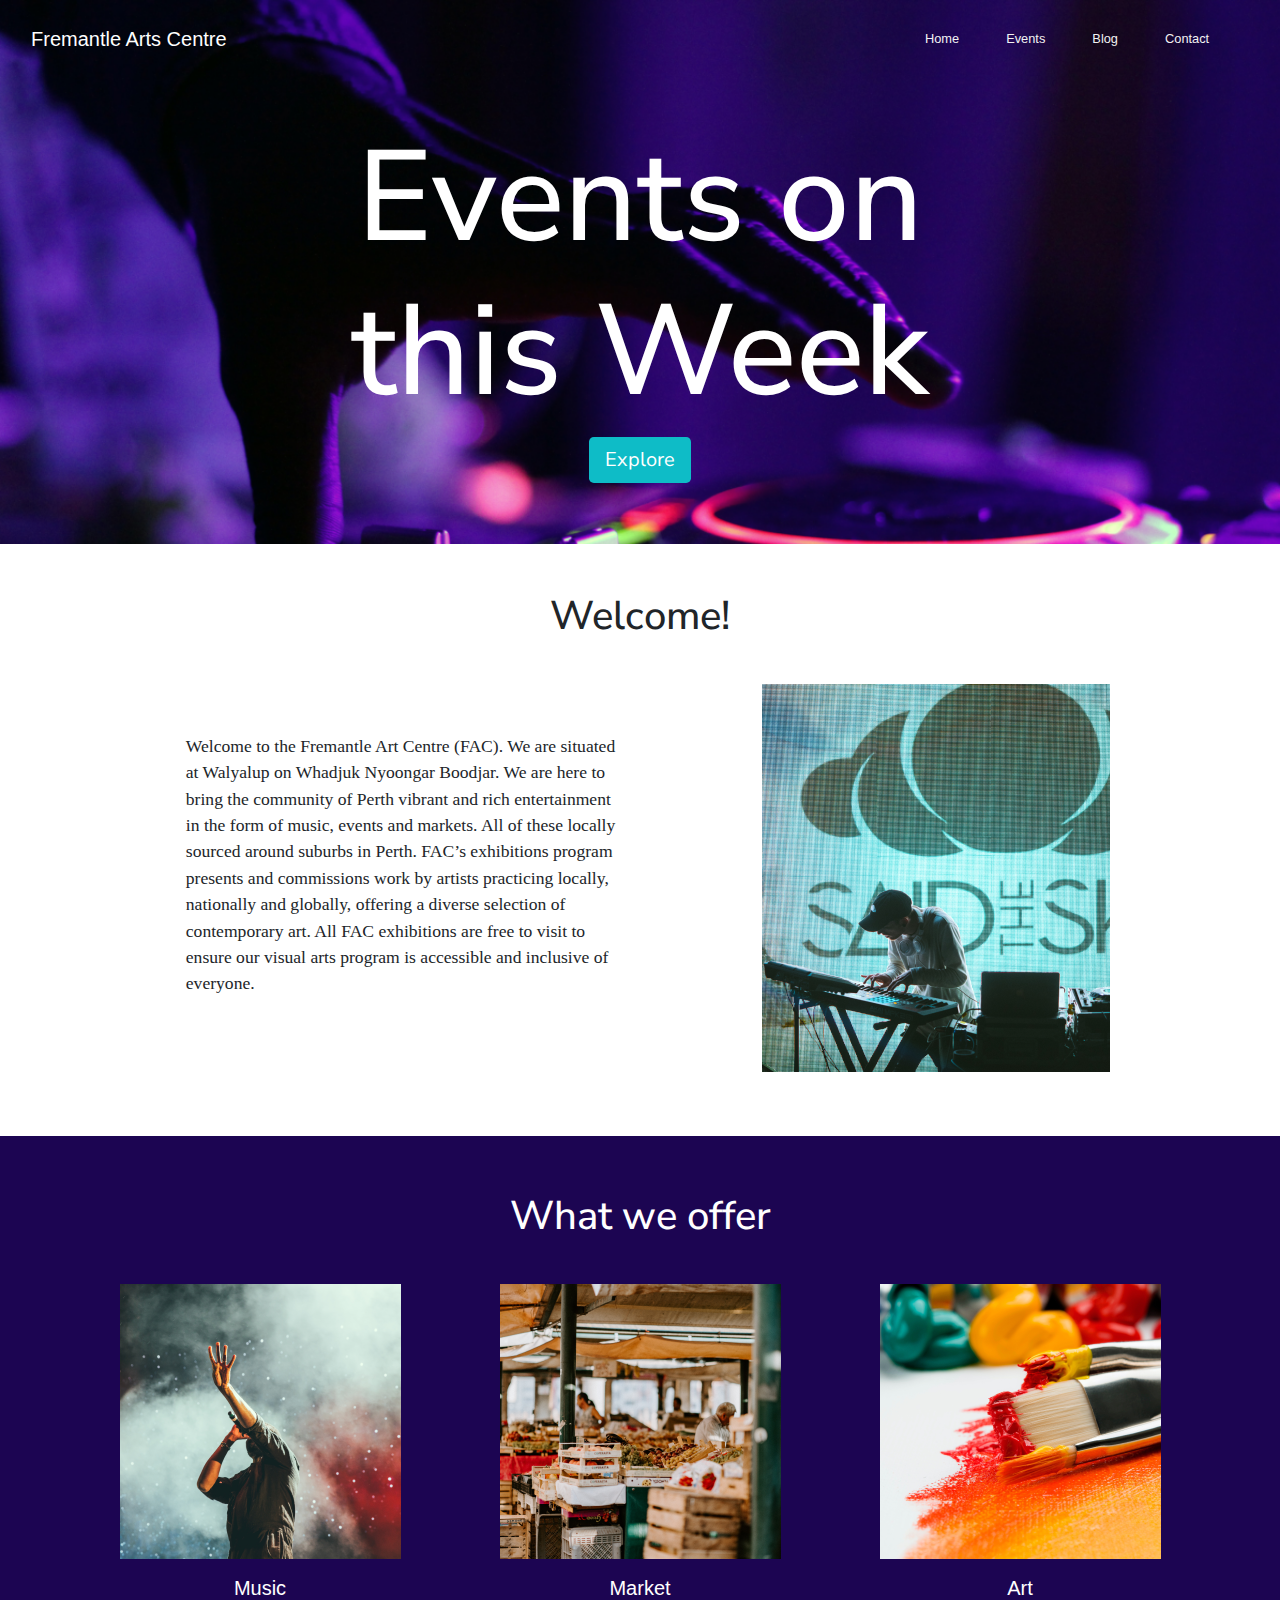
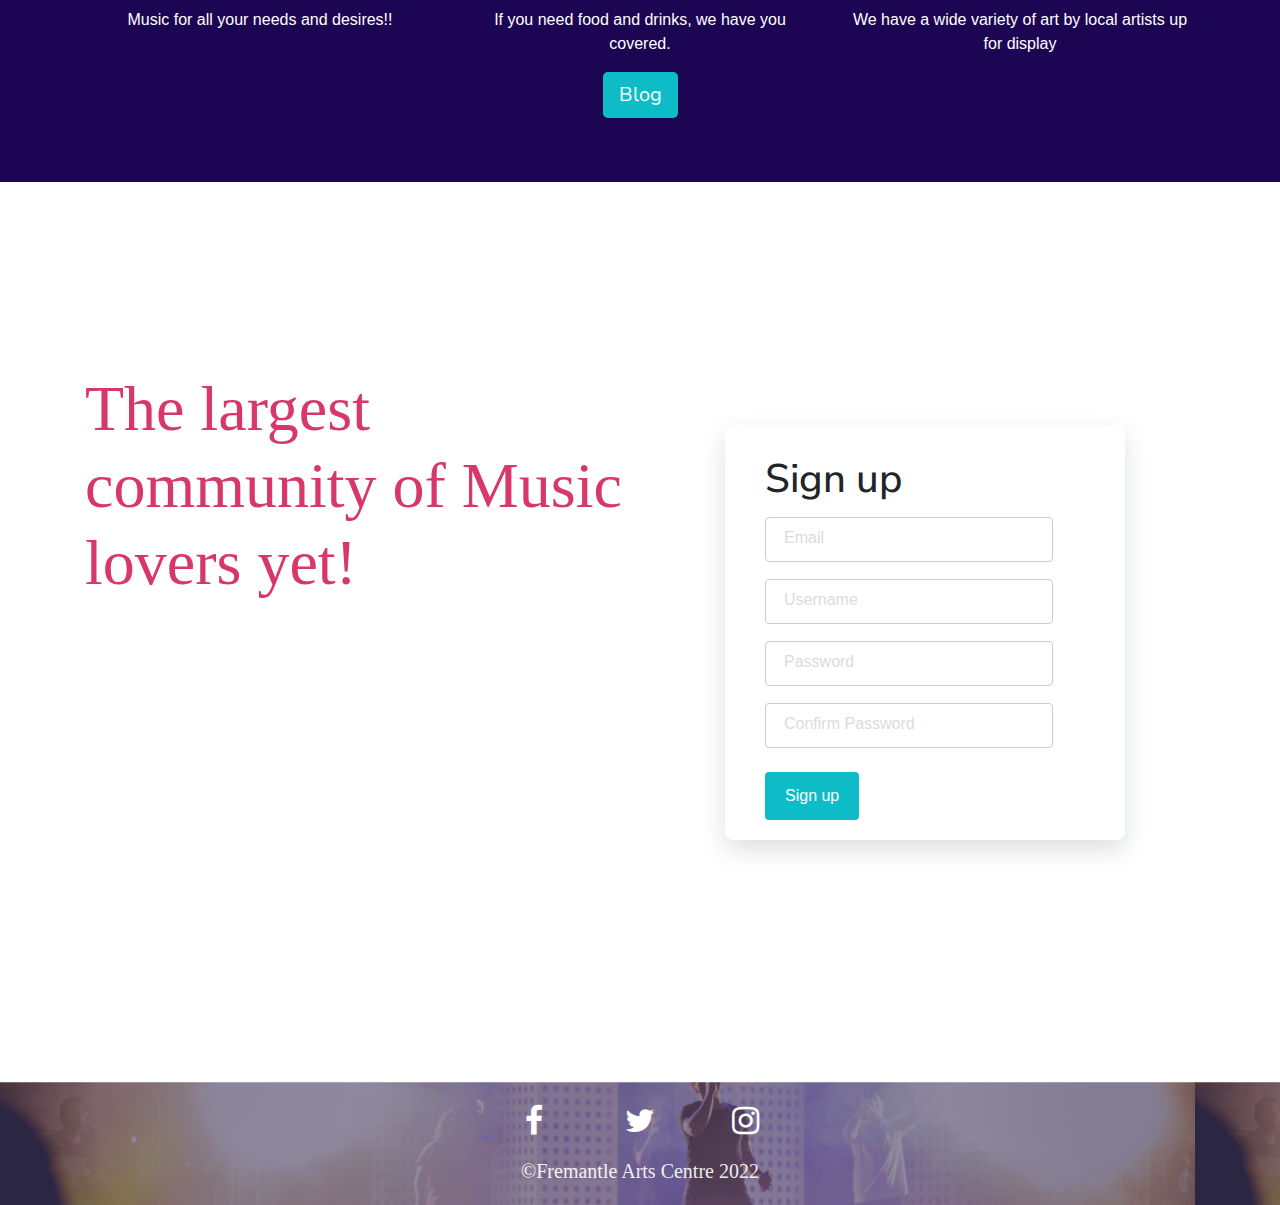
==== commit 1cf5fbf0: "Update index.html" ====
--- a/index.html
+++ b/index.html
@@ -36,15 +36,15 @@
       <!-- Navbar links -->
       <div class="collapse navbar-collapse" id="collapsibleNavbar">
         <ul class="navbar-nav ml-auto">
-          <li class="nav-item text-right">
+          <li class="home-nav-item text-right">
             <a class="nav-link" href="index.html">Home</a>
           </li>
-          <li class="nav-item text-right">
+          <li class="home-nav-item text-right">
             <a class="nav-link" href="events.html">Events</a>
           </li>
-          <li class="nav-item text-right">
+          <li class="home-nav-item text-right">
             <a class="nav-link" href="#">Blog</a>
-            <li class="nav-item text-right">
+            <li class="home-nav-item text-right">
               <a class="nav-link" href="contact.html">Contact</a>
                </li>
         </ul>
--- a/style.css
+++ b/style.css
@@ -0,0 +1,486 @@
+
+.navbar-dark .navbar-toggler {
+  border-color: transparent;
+}
+
+
+.home-nav-item {
+  margin-right: 15%;
+}
+.navbar-dark .navbar-nav .nav-link {
+      color:#f2f2f2;
+     
+  }
+
+  .nav-link:hover {
+      color: white;
+  }
+
+  .navbar {
+    font-size: 0.8em;
+    padding-top: 1.5%;
+    margin-right: 10%;
+    margin-top: 0%;
+    
+}
+
+.navbar-brand {
+    letter-spacing: 5%;
+}
+
+.bg-1 {
+    background-image: url("images/header1.png");
+    background-size: cover;/*  make the image cover the whole div */
+}
+
+
+.head-1 {
+    margin-top: 5%;
+color: white;
+font-family: nunito sans;
+font-size: 7em;
+             }
+
+.btn-info {
+    background-color: #0EBCC7;
+    color: white;
+    border: none;
+    margin-bottom: 5%;
+    font-family: nunito sans;
+}
+
+.bg-3 {
+    padding-top: 2%;
+
+}
+
+.title3 {
+    font-family: nunito sans;
+    font-size: 2.5em;
+    margin-top: 3%;
+}
+
+.info {
+    text-align: left;
+    padding-top: 8%;
+    padding-left: 28%;
+    font-size: 1.1em;
+    font-family: PT Sans;
+}
+
+.img1 {
+    padding-right: 5%;
+}
+
+.bg-4{
+    background-color: #1C0552;
+   margin-top: 5%;
+   padding-left: 0%;
+   padding-right:0%;
+   color: white;
+}
+
+h5 {
+    padding-top:5%;
+}
+
+h2.title2{
+    margin-bottom: 4%;
+    font-family: nunito sans;
+    font-size: 2.5em;
+}
+
+h2.title2-5 {
+  padding-top: 5%;
+  margin-bottom: 4%;
+  font-family: nunito sans;
+  font-size: 2.5em;
+}
+
+.tag {
+    text-align: left;
+    font-family: PT Sans;
+    font-size: 4em;
+    color:#D73869;
+    margin-top: 35%;
+
+}
+
+  /* Puts the form in the center both horizontally and vertically. Sets its height to 100% of the viewport's height */
+
+.signupFrm {
+    display: flex;
+    justify-content: center;
+    align-items: center;
+    height: 100vh;
+  } 
+
+  .form {
+    background-color: white;
+    width: 400px;
+    border-radius: 8px;
+    padding: 20px 40px;
+    box-shadow: 0 10px 25px rgba(92, 99, 105, .2);
+  }
+  
+  .title {
+    font-size: 50px;
+    margin-bottom: 50px;
+  }
+
+  .inputContainer {
+    position: relative;
+    height: 45px;
+    width: 90%;
+    margin-bottom: 17px;
+  }
+
+  /* Style the inputs */
+
+.input {
+    position: absolute;
+    top: 0px;
+    left: 0px;
+    height: 100%;
+    width: 100%;
+    border: 1px solid #DADCE0;
+    border-radius: 7px;
+    font-size: 16px;
+    padding: 0 20px;
+    outline: none;
+    background: none;
+    z-index: 1;
+  }
+  
+  /* Hide the placeholder texts (a) */
+  
+  ::placeholder {
+    color: transparent;
+  }
+
+  /* Styling text labels */
+
+.label {
+    position: absolute;
+    top: 15px;
+    left: 15px;
+    padding: 0 4px;
+    background-color: white;
+    color: #DADCE0;
+    font-size: 16px;
+    transition: 0.5s;
+    z-index: 0;
+  }
+
+  .submitBtn {
+    display: block;
+    padding: 15px 30px;
+    border: none;
+    background-color: #D73869;
+    color: white;
+    border-radius: 6px;
+    cursor: pointer;
+    font-size: 16px;
+    margin-top: 30px;
+  }
+  
+  .submitBtn:hover {
+    background-color: #D73869;
+    transform: translateY(-2px);
+  }
+
+  .input:focus + .label {
+    top: -7px;
+    left: 3px;
+    z-index: 10;
+    font-size: 14px;
+    font-weight: 600;
+    color: #D73869;
+  }
+
+  .input:focus {
+    border: 2px solid #D73869;
+  }
+
+  .input:not(:placeholder-shown)+ .label {
+    top: -7px;
+    left: 3px;
+    z-index: 10;
+    font-size: 14px;
+    font-weight: 600;
+  }
+
+  footer {
+    text-align: center;
+    padding: 3px;
+    background-image: url(images/footer.jpg);
+    color: white;
+    font-family: PT Sans;
+  }
+
+  .fa-facebook {
+    color: white;
+  }
+  
+  .fa-twitter {
+    color: white;
+  }
+
+  .fa-instagram {
+    color: white;
+  }
+
+  .fa-linkedin {
+    color: white;
+  }
+
+  .fa:hover {
+    opacity: 0.7;
+    color: #D73869;
+}
+  .fa {
+    padding: 1%;
+    font-size: 2em;
+    width: 7%;
+    text-align: center;
+    text-decoration: none;
+    margin: 0.5% 0.5%;
+    border-radius: 50%;
+  }
+
+  .foot {
+    font-size: 1.25em;
+    opacity: 0.9;
+  }
+
+  .bg-5 {
+    background-image: url("images/header2.png");
+    background-size: cover;/*  make the image cover the whole div */
+height: 85vh; /* temporarily give the div some height  */ /* do not use pixel heights on divs- this is not responsive – instead add padding on the children as a  percentage*/
+}
+
+
+.bg-6 {
+  padding-top: 3%;
+  text-align: right;
+    
+}
+
+.header-2 {
+  padding-top: 5%;
+color: white;
+font-size: 6em;
+font-family: nunito sans;         
+}
+
+.para-2 {
+    padding-top: 1.5%;
+color: white;
+font-size: 1.5em;
+font-family: nunito sans;          
+}
+
+.bg-7 {
+  padding-top: 2%;
+  margin-bottom: 0%;
+
+}
+
+.bg-8{
+  background-color: #55050E;
+ margin-top: 5%;
+ padding-top: 3%;
+ padding-bottom: 3%;
+ padding-left: 0%;
+ padding-right:0%;
+ color: white;
+}
+
+.title2 {
+  font-family: nunito sans;
+  font-size: 2.5em;
+  margin-top: 2%;
+}
+
+.info3 {
+  text-align: left;
+  padding-top: 8%;
+  padding-left: 28%;
+  font-size: 1.25em;
+  font-family: PT Sans;
+}
+
+.img2 {
+  padding-right: 5%;
+}
+
+.info4 {
+  text-align: left;
+  padding-top: 8%;
+  padding-left: 7%;
+  font-size: 1.25em;
+  font-family: PT Sans;
+}
+
+.img3 {
+  padding-left: 7%;
+  
+}
+
+.maps {
+  padding-top: 5%;
+  font-family: nunito sans;
+  margin-bottom: 5%;
+}
+
+.img-map {
+  padding-top: 5%;
+  padding-bottom: 10%;
+}
+
+.bg-9 {
+  background-image: url("images/header3-5.png");
+  background-size: cover;/*  make the image cover the whole div */
+  padding-bottom: 45%;
+}
+
+.header-3 {
+  background-color: #D73869;
+  padding-top: 3%;
+  padding-left: 3%;
+  padding-bottom:3%;
+  margin-bottom: 5%;
+color: white;
+font-size: 4em;
+font-family: nunito sans;
+text-align: left;
+text-align: center;
+}
+
+.bg-10-container-fluid {
+float: left;
+margin-top: 15%;
+}
+
+.events-title {
+  color: #D73869;
+  font-size: 3em;
+  font-family: nunito sans;
+  margin-top: 3%;
+}
+
+.events-subpara {
+  font-size: 2em;
+  font-family: PT Sans;
+
+}
+
+.col-9 {
+  padding-left: 0%;
+  margin-top:5%;
+  flex: 0 0 41%;
+}
+
+a.event-title {
+  font-family: nunito sans;
+  font-size: 1.45em;
+  padding-top: 8%;
+  color: #D73869;
+  line-height: 3%;
+}
+
+.event-time {
+  font-family: PT Sans;
+  font-size: 0.65em;
+  padding-bottom:0%;
+}
+
+.date {
+  color:#D73869;
+  font-size: 2.5em;
+  font-family: nunito sans;
+  margin-bottom: 0%;
+}
+
+.month {
+  font-family: PT Sans;
+  font-size: 0.75em;
+  margin-top: 0%;
+}
+
+.events-imgs-container-fluid {
+  margin-top: 3%;
+  margin-bottom: 5%;
+}
+
+
+.explore {
+  color: #D73869;
+  font-family: PT Sans;
+  font-size: 0.75em;
+}
+
+.explore2 {
+  color: #D73869;
+  font-family: PT Sans;
+  font-size: 0.75em;
+}
+
+.subpara {
+  margin-top: 5%;
+  margin-bottom: 3%;  
+  font-size: 2em;
+  font-family: PT Sans;
+}
+
+.bg-11 {
+  background-image: url("images/header1.png");
+  background-size: cover;/*  make the image cover the whole div */
+height: 20vh; /* temporarily give the div some height  */ /* do not use pixel heights on divs- this is not responsive – instead add padding on the children as a  percentage*/
+}
+
+/* Style inputs with type="text", select elements and textareas */
+input[type=text], select, textarea {
+  width: 100%; /* Full width */
+  padding: 12px; /* Some padding */ 
+  border: 1px solid #ccc; /* Gray border */
+  border-radius: 4px; /* Rounded borders */
+  box-sizing: border-box; /* Make sure that padding and width stays in place */
+  margin-top: 6px; /* Add a top margin */
+  margin-bottom: 16px; /* Bottom margin */
+  resize: vertical /* Allow the user to vertically resize the textarea (not horizontally) */
+}
+
+/* Style the submit button with a specific background color etc */
+input[type=submit] {
+  background-color: #0EBCC7;
+  color: white;
+  padding: 12px 20px;
+  border: none;
+  border-radius: 4px;
+  cursor: pointer;
+}
+
+/* When moving the mouse over the submit button, add a darker green color */
+input[type=submit]:hover {
+  background-color: #D73869;
+}
+
+/* Add a background color and some padding around the form */
+.contact-container {
+  border-radius: 5px;
+  background-color: #f2f2f2;
+  padding: 20px;
+  margin-bottom: 10%;
+  margin-top: 10%;
+  margin-left: 5%;
+  margin-right:5%;
+}
+
+
+
+
+
+
+
+
--- a/responsive.css
+++ b/responsive.css
@@ -0,0 +1,141 @@
+@media screen and (max-width: 1002px) {
+.info {
+    font-size: 1em;
+}
+
+
+  }
+
+@media screen and (max-width: 812px) {
+    .info {
+        font-size: 0.9em;
+        margin-top: 3%;
+    }   
+
+    .fa {
+        font-size: 1.80em;
+    }
+
+    .foot {
+       font-size: 1em; 
+    }
+      }
+
+@media screen and (max-width: 767px) {
+        .navbar {
+            margin-right: 0%;
+        }
+
+        .home-nav-item {
+            margin-right: 2.3%; 
+            font-size: 0.75em;
+        }
+
+        .navbar-brand {
+            font-size: 1.25em;
+            margin-left: 0%;
+        }
+
+        .info {
+           text-align: center;
+           padding-top: 0%;
+           padding-left: 0%;
+           padding-bottom: 3%;
+        }   
+
+        .img1 {
+            padding-right: 0%;
+        }
+
+        .tag {
+            text-align: center;
+            font-size: 3em;
+            margin-top: 10%;
+        }
+
+        .signupFrm {
+            height: 85vh;
+        }
+
+        .title3 {
+            text-align: center;
+        }
+
+        .submitBtn {
+            margin-left: 33%;
+        }
+          }
+
+        
+@media screen and (max-width: 590px) {
+            .navbar-brand {
+                font-size: 1em;
+                padding-left: 0%;
+            }
+        }
+          
+
+@media screen and (max-width: 540px) {
+    h2.title2 {
+        font-size: 2em;
+        margin-bottom: 0%;
+    }
+
+    h2.title2-5 {
+        font-size: 2em;
+    }
+
+    h5 {
+        font-size: 1em;
+    }
+
+    p.pinfo {
+        font-size: 0.9em;
+        margin-bottom: 5%;
+    }
+
+    .btn-lg {
+        font-size: 1em;
+    }
+
+    .tag {
+        font-size: 2.5em;
+    }
+
+    .title3 {
+        font-size: 2em;
+    }
+
+    input.submitBtn {
+        font-size: 0.9em ;
+    }
+
+    .submitBtn {
+        margin-left: 34%;
+    }
+
+    .fa {
+        font-size: 1.60em;
+    }
+
+    .foot {
+       font-size: 0.8em; 
+    }
+}
+
+@media screen and (max-width: 400px) {
+    .navbar-brand {
+        font-size: 0.75em;
+    }
+}
+
+
+
+
+
+
+
+          
+
+    
+   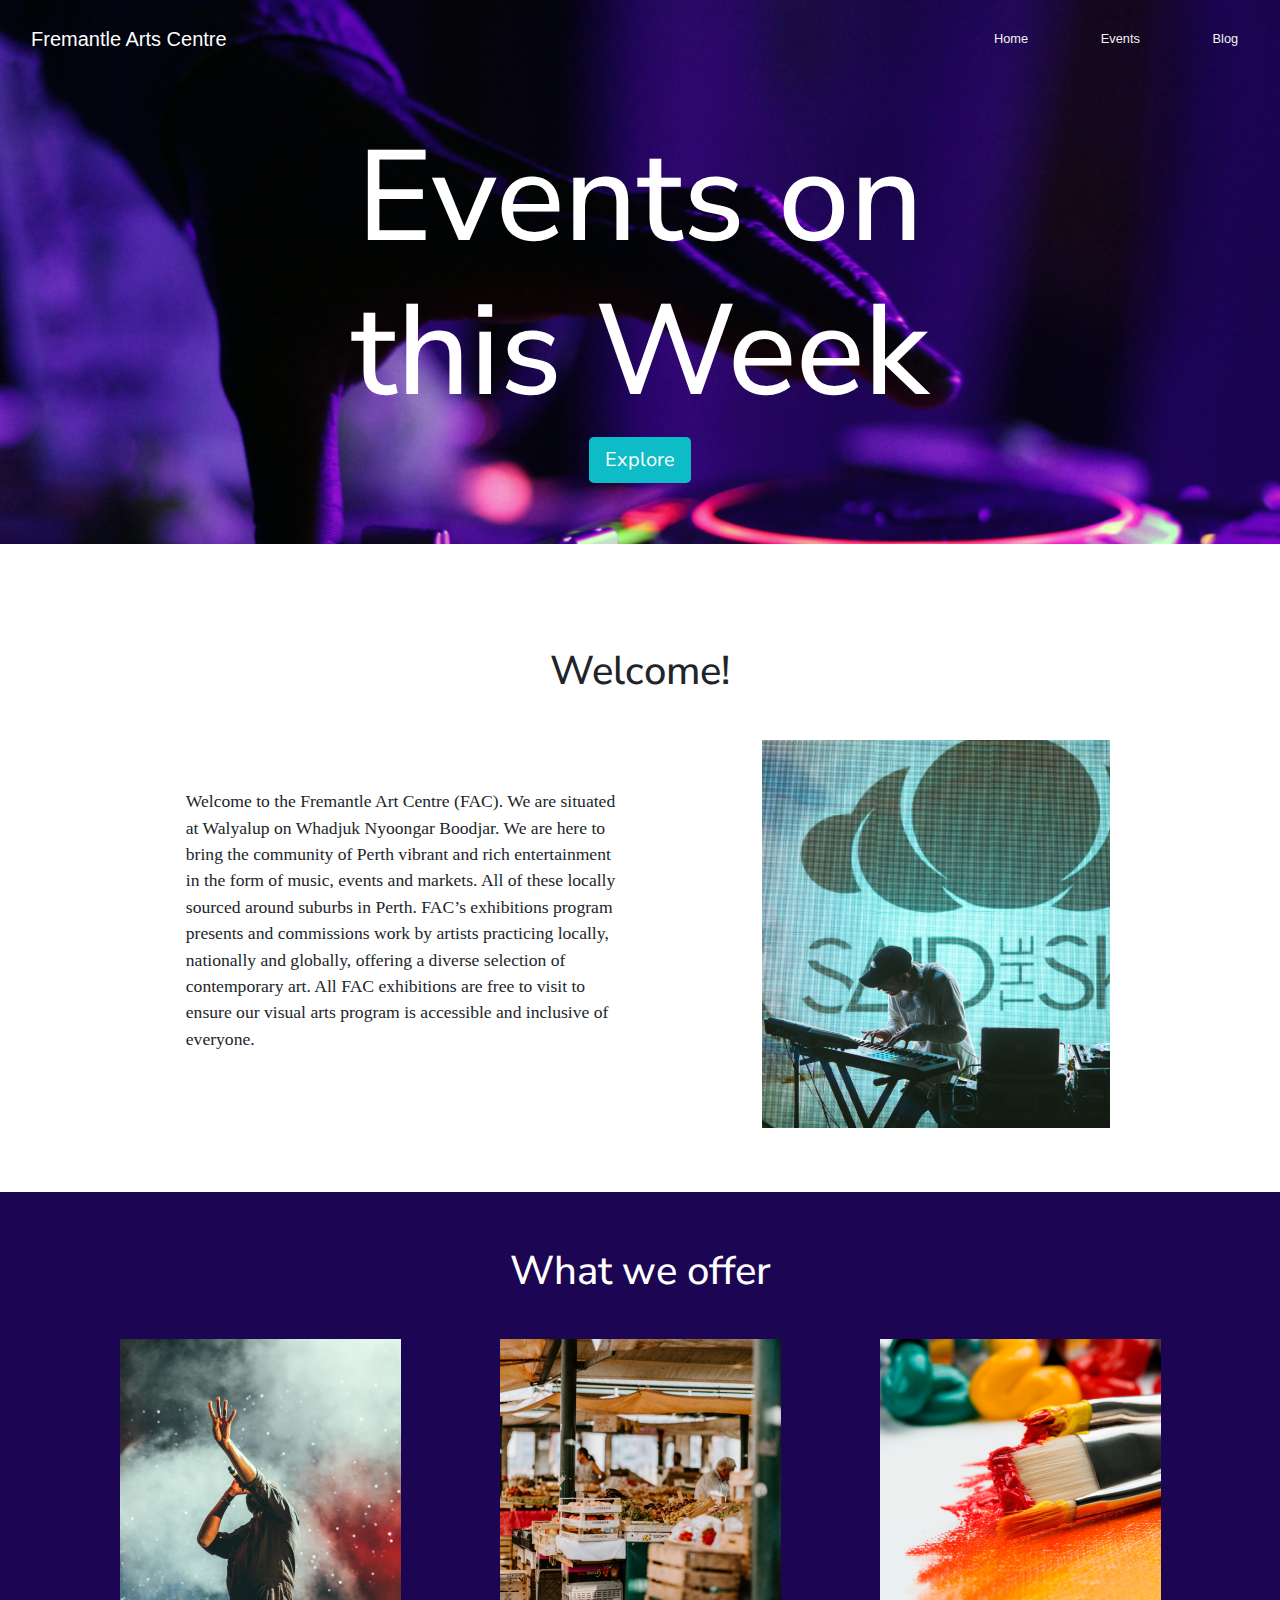
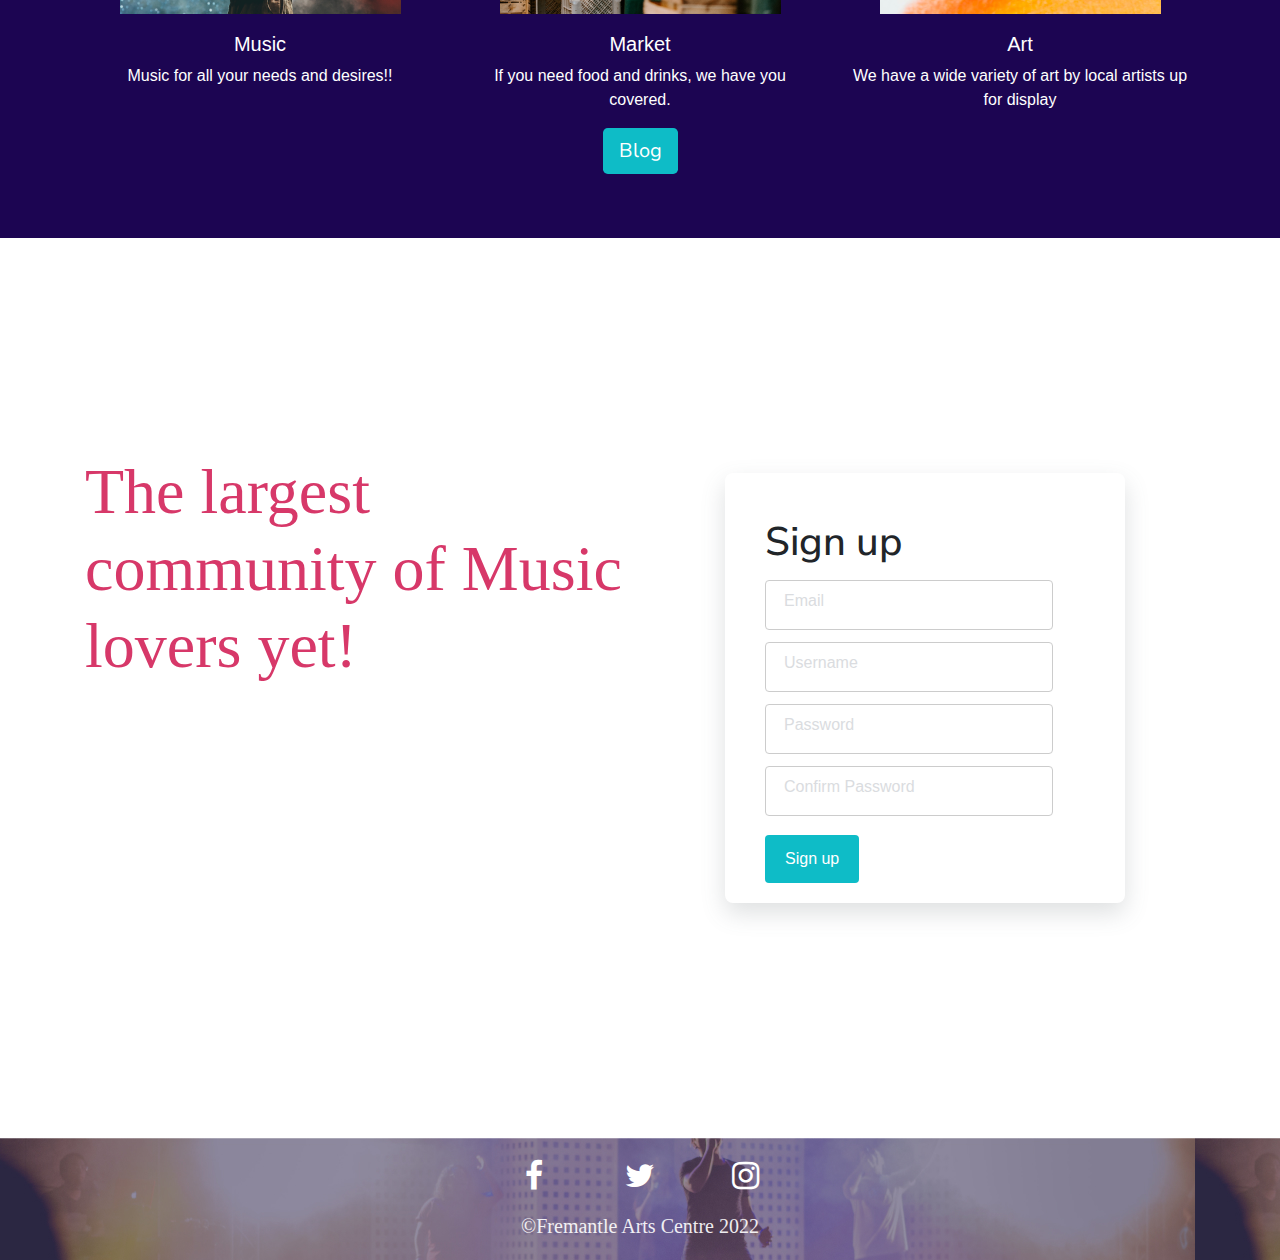
==== commit d1935add: "Update index.html" ====
--- a/index.html
+++ b/index.html
@@ -5,6 +5,7 @@
 <meta name="viewport" content="width=device-width, initial-scale=1.0">
 <meta http-equiv="X-UA-Compatible" content="ie=edge">
 <meta name="Description" content="Enter your description here"/>
+<link rel="icon" type="image/x-icon" href="images/favicon.ico" />
 <link rel="stylesheet" href="https://cdnjs.cloudflare.com/ajax/libs/twitter-bootstrap/4.6.0/css/bootstrap.min.css">
 <link rel="stylesheet" href="https://cdnjs.cloudflare.com/ajax/libs/font-awesome/5.15.4/css/all.min.css">
 
@@ -113,27 +114,27 @@
 
               <div class="col-md-6">
       <div class="signupFrm">
-        <form action="" class="form">
-          <h2 class="title3">Sign up</h1>
-    
+        <form action="form" class="form">
+          <h2 class="title3">Sign up</h2>
           <div class="inputContainer">
-            <input type="text" class="input" placeholder="a">
-            <label for="" class="label">Email</label>
+            
+            <input type="text" placeholder="email" id="input">
+            <label for="email" class="label">Email</label>
           </div>
     
           <div class="inputContainer">
-            <input type="text" class="input" placeholder="a">
-            <label for="" class="label">Username</label>
+            <input type="text" placeholder="username" id="input">
+            <label for="username" class="label">Username</label>
           </div>
     
           <div class="inputContainer">
-            <input type="text" class="input" placeholder="a">
-            <label for="" class="label">Password</label>
+            <input type="text" placeholder="password" id="input">
+            <label for="passowrd" class="label">Password</label>
           </div>
     
           <div class="inputContainer">
-            <input type="text" class="input" placeholder="a">
-            <label for="" class="label">Confirm Password</label>
+            <input type="text" placeholder="confirm password" id="input">
+            <label for="confirm" class="label">Confirm Password</label>
           </div>
     
           <input type="submit" class="submitBtn" value="Sign up">
@@ -156,4 +157,4 @@
 <script src="https://cdnjs.cloudflare.com/ajax/libs/popper.js/1.16.1/umd/popper.min.js"></script>
 <script src="https://cdnjs.cloudflare.com/ajax/libs/twitter-bootstrap/4.6.0/js/bootstrap.min.js"></script>
 </body>
-</html>
+</html>--- a/style.css
+++ b/style.css
@@ -1,3 +1,11 @@
+/*   
+Theme Name: FAC Wordpress Site
+Theme URI: http://FremantleArtsCentre.com
+Description: A style-free theme to get you started on an HTML5-based Wordpress theme of your own.
+Author: Me
+Author URI: http://FremantleArtsCentre.com
+Version: 1
+*/ 
 
 .navbar-dark .navbar-toggler {
   border-color: transparent;
@@ -19,7 +27,6 @@
   .navbar {
     font-size: 0.8em;
     padding-top: 1.5%;
-    margin-right: 10%;
     margin-top: 0%;
     
 }
@@ -304,7 +311,7 @@
 
 .info3 {
   text-align: left;
-  padding-top: 8%;
+  padding-top: 15%;
   padding-left: 28%;
   font-size: 1.25em;
   font-family: PT Sans;
@@ -322,9 +329,12 @@
   font-family: PT Sans;
 }
 
-.img3 {
-  padding-left: 7%;
-  
+.img-responsive3 {
+  width: 80%;
+}
+
+.img-responsive1 {
+  width: 80%;
 }
 
 .maps {
@@ -375,10 +385,14 @@
 
 }
 
+.col-3 {
+  padding-right: 1%;
+}
+
 .col-9 {
-  padding-left: 0%;
   margin-top:5%;
   flex: 0 0 41%;
+  margin-right: 25%;
 }
 
 a.event-title {
@@ -395,7 +409,113 @@
   padding-bottom:0%;
 }
 
-.date {
+.date1  {
+  color:#D73869;
+  font-size: 2.5em;
+  font-family: nunito sans;
+  margin-bottom: 0%;
+
+}
+
+.date2  {
+  color:#D73869;
+  font-size: 2.5em;
+  font-family: nunito sans;
+  margin-bottom: 0%;
+}
+
+.date3  {
+  color:#D73869;
+  font-size: 2.5em;
+  font-family: nunito sans;
+  margin-bottom: 0%;
+}
+
+.date4  {
+  color:#D73869;
+  font-size: 2.5em;
+  font-family: nunito sans;
+  margin-bottom: 0%;
+}
+
+.date5  {
+  color:#D73869;
+  font-size: 2.5em;
+  font-family: nunito sans;
+  margin-bottom: 0%;
+}
+
+.date6  {
+  color:#D73869;
+  font-size: 2.5em;
+  font-family: nunito sans;
+  margin-bottom: 0%;
+}
+
+.date7  {
+  color:#D73869;
+  font-size: 2.5em;
+  font-family: nunito sans;
+  margin-bottom: 0%;
+}
+
+.date8  {
+  color:#D73869;
+  font-size: 2.5em;
+  font-family: nunito sans;
+  margin-bottom: 0%;
+}
+
+.date9  {
+  color:#D73869;
+  font-size: 2.5em;
+  font-family: nunito sans;
+  margin-bottom: 0%;
+}
+
+.date10  {
+  color:#D73869;
+  font-size: 2.5em;
+  font-family: nunito sans;
+  margin-bottom: 0%;
+}
+
+.date11  {
+  color:#D73869;
+  font-size: 2.5em;
+  font-family: nunito sans;
+  margin-bottom: 0%;
+}
+
+.date12  {
+  color:#D73869;
+  font-size: 2.5em;
+  font-family: nunito sans;
+  margin-bottom: 0%;
+}
+
+.date13  {
+  color:#D73869;
+  font-size: 2.5em;
+  font-family: nunito sans;
+  margin-bottom: 0%;
+}
+
+.date14  {
+  color:#D73869;
+  font-size: 2.5em;
+  font-family: nunito sans;
+  margin-bottom: 0%;
+}
+
+.date15  {
+  color:#D73869;
+  font-size: 2.5em;
+  font-family: nunito sans;
+  margin-bottom: 0%;
+}
+
+.date16 {
   color:#D73869;
   font-size: 2.5em;
   font-family: nunito sans;
@@ -408,9 +528,9 @@
   margin-top: 0%;
 }
 
-.events-imgs-container-fluid {
-  margin-top: 3%;
-  margin-bottom: 5%;
+.img-responsive {
+  width: 100%;
+  margin: 5%;
 }
 
 
@@ -436,7 +556,7 @@
 .bg-11 {
   background-image: url("images/header1.png");
   background-size: cover;/*  make the image cover the whole div */
-height: 20vh; /* temporarily give the div some height  */ /* do not use pixel heights on divs- this is not responsive – instead add padding on the children as a  percentage*/
+height: 40vh; /* temporarily give the div some height  */ /* do not use pixel heights on divs- this is not responsive – instead add padding on the children as a  percentage*/
 }
 
 /* Style inputs with type="text", select elements and textareas */
@@ -477,10 +597,44 @@
   margin-right:5%;
 }
 
-
-
-
-
-
-
-
+.small_header {
+    width: 100%;
+background: url("images/small_header_bg.png") no-repeat center center;
+background-size: cover;/*make the background image cover the whole div proportionally*/
+height: 40vh; /*Viewport Height (vh) — This unit is based on the height of the viewport. A value of 1vh is equal to 1% of the viewport height. */
+
+}
+
+img.attachment-thumbnail.size-thumbnail.wp-post-image {
+  margin-left: 10px;
+  float: left;
+  margin-right: 10px;
+  padding: 10px;
+}
+
+.navbar-expand-md .navbar-nav .nav-link {
+  padding-right: 1rem;
+  padding-left: 1rem;
+  text-align: right;
+}
+
+.container-fluid.maincontainer {
+  padding-left: 5%;
+  padding-right: 5%;
+  padding-bottom: 5%;
+}
+
+h2 {
+  padding-top: 5%;
+}
+
+.head-5 {
+  margin-top: 5%;
+  color: white;
+  font-family: nunito sans;
+  font-size: 6em;
+}
+
+.events-imgs-container-fluid {
+  padding-bottom: 3%;
+}--- a/responsive.css
+++ b/responsive.css
@@ -1,25 +1,261 @@
+@media screen and (max-width: 1199px) {
+    .col-3 {
+
+    padding-left: 5%;   
+
+}
+
+.bg-5 {
+  height: 75vh;
+}
+
+.date1  {
+   font-size:2em;
+  }
+  
+  .date2  {
+    font-size:2em;
+  }
+  
+  .date3  {
+    font-size:2em;
+
+  }
+  
+  .date4  {
+    font-size:2em;
+  }
+  
+  .date5  {
+    font-size:2em;
+  }
+  
+  .date6  {
+    font-size:2em;
+  }
+  
+  .date7  {
+    font-size:2em;
+  }
+  
+  .date8  {
+    font-size:2em;
+  }
+  
+  .date9  {
+    font-size:2em;
+  }
+  
+  .date10  {
+    font-size:2em;
+  }
+  
+  .date11  {
+    font-size:2em;
+  }
+  
+  .date12  {
+    font-size:2em;
+  }
+  
+  .date13  {
+    font-size:2em;
+  }
+  
+  .date14  {
+    font-size:2em;
+  }
+  
+  .date15  {
+    font-size:2em;
+  }
+  
+  .date16 {
+    font-size:2em;
+  }
+
+  .col-9 {
+    padding-right: 0%;
+  }
+
+  .info4 {
+    padding-top: 3%;
+    font-size: 1.2em;
+  }
+
+  .info3 {
+      padding-top: 10%;
+      font-size: 1.2em;
+  }
+
+  .bg-5 {
+    height: 65vh;
+  }
+
+  .bg-6{
+    padding-top: 10%;
+  }
+}
+
+
 @media screen and (max-width: 1002px) {
 .info {
     font-size: 1em;
 }
 
-
-  }
+.bg-3{
+  padding-top: 5%;
+  padding-bottom: 3%;
+}
+
+.tag {
+  padding-left: 3%;
+}
+
+.bg-5 {
+  height: 65vh;
+}
+  
+.info3 {
+  padding-top: 11%;
+  font-size: 1em;
+}
+
+.img-responsive1 {
+  width: 85%;
+  margin: 5%;
+}
+
+.info4 {
+  padding-left: 0%;
+  font-size: 1em;
+}
+
+h2.title2 {
+  font-size: 2.25em;
+}
+
+.parking-title {
+  font-size: 1.75em;
+}
+
+.parking-address {
+font-size: 0.75em;
+}
+
+.maps-title {
+  font-size: 1.75em;
+}
+
+.parking-address {
+font-size: 0.75em;
+}
+
+.img3.img-responsive {
+  width: 85%;
+  
+}
+
+
+.img-map.img-responsive {
+  width: 85%;
+}
+
+  }
+
+  
+  @media screen and (max-width: 991px) {
+    .img-responsive1 {
+      width: 80%;
+      margin: 5%;
+    }
+
+    .info3 {
+      padding-top: 13%;
+      font-size: 0.9em;
+    }
+
+    .img3.img-responsive {
+      width: 100%;
+    }
+
+    .img-responsive3 {
+      width: 100%;
+      margin-top: 10%;
+    }
+
+    .info4 {
+      padding-left: 5%;
+      font-size: 0.9em;
+    }
+
+    .maps-title, .parking-title {
+      font-size: 1.7em;
+    }
+
+    .img-map.img-responsive {
+      width: 100%;
+    }
+
+    a.event-title {
+      font-size: 1.2em;
+    }
+
+    .date1, .date2, .date3, .date4, .date5, .date6, .date7, .date8, .date9, .date10, .date11, .date12, .date13, .date14, .date15, .date16 {
+      font-size: 1.7em;
+    }
+
+    .events-imgs-container-fluid {
+      padding-bottom: 2%;
+    }
+
+    .bg-6 {
+      padding-top: 20%;
+    }
+
+    .header-2 {
+      font-size: 5.5em;
+    }
+
+    .para-2 {
+      font-size: 1.25em;
+    }
+    
+  }
+
 
 @media screen and (max-width: 812px) {
-    .info {
-        font-size: 0.9em;
-        margin-top: 3%;
-    }   
-
-    .fa {
-        font-size: 1.80em;
-    }
-
-    .foot {
-       font-size: 1em; 
-    }
-      }
+  .info4 {
+    font-size: 0.8em;
+    padding-top: 7%;
+  }
+
+  .maps-title, .parking-title {
+    font-size: 1.5em;
+  }
+
+  .parking-address, .maps-address {
+    font-size: 0.7em;
+  }
+
+  .info {
+      font-size: 0.9em;
+      margin-top: 3%;
+  }   
+
+  .fa {
+      font-size: 1.80em;
+  }
+
+  .foot {
+     font-size: 1em; 
+  } 
+
+  .info3 {
+    font-size: 0.8em;
+  }
+}
+
 
 @media screen and (max-width: 767px) {
         .navbar {
@@ -39,7 +275,8 @@
         .info {
            text-align: center;
            padding-top: 0%;
-           padding-left: 0%;
+           padding-left: 3%;
+           padding-right: 3%;
            padding-bottom: 3%;
         }   
 
@@ -64,7 +301,94 @@
         .submitBtn {
             margin-left: 33%;
         }
+
+        .bg-3 {
+          padding-bottom: 0%;
+        }
+
+        .head-5 {
+          font-size: 4.5em;
+          margin-top: 15%;
+        }
+
+        a.event-title {
+          font-size: 0.9em;
+        }
+    
+        .date1, .date2, .date3, .date4, .date5, .date6, .date7, .date8, .date9, .date10, .date11, .date12, .date13, .date14, .date15, .date16 {
+          font-size: 1em;
+        }
+    
+        .events-imgs-container-fluid {
+          padding-bottom: 2%;
+        }
+
+        .col-9 {
+          margin-top: 5%;
+          flex: 0 0 41%;
+          margin-right: 20%;
+        }
+
+        .col-3 {
+          padding-top: 5%;
+        }
+
+        .info3 {
+          font-size: 0.75em;
+          align-content: center;
+          display: contents;
+        }
+
+        .img-responsive1 {
+          width: 70%;
+        }
+
+        .img2 {
+          padding-right: 0%;
+        }
           }
+
+          @media screen and (max-width: 575px) {
+            .events-title {
+            font-size: 2.5em;
+          }
+        
+          .events-subpara {
+            font-size: 1.75em;
+          }
+        
+          .img-responsive {
+            width: 65%;
+            margin: auto;
+          }
+        
+          .col-9 {
+              padding-left: 17%;
+              font-size: 1.5em;
+              padding-bottom: 5%;
+            }
+        
+            .col-3 {
+              font-size: 2em;
+                padding-left: 12%;
+            }
+        
+            .month {
+              font-size: 0.5em;
+            }
+        
+            .header-2 {
+              font-size: 4em;
+            }
+        
+            .para-2 {
+              font-size: 1em;
+            }
+        
+            .bg-5 {
+              height: 55vh;
+            }
+        }
 
         
 @media screen and (max-width: 590px) {
@@ -72,10 +396,39 @@
                 font-size: 1em;
                 padding-left: 0%;
             }
+
+            h2.title2-5 {
+              font-size: 2em;
+            }
+
+            .head-5 {
+              margin-top: 20%;
+            }
+
+            .container-fluid.maincontainer.maincontainer {
+              padding-left: 8%;
+              padding-right: 8%;
+              padding-bottom: 8%;
+            }
+
+            .readmore {
+              font-size: 0.85em;
+            }
+
+            img.attachment-thumbnail.size-thumbnail.wp-post-image {
+              margin-left: 0%;
+              float: none;
+              margin-right: 10%;
+              padding: 0px;
+            }
         }
           
 
 @media screen and (max-width: 540px) {
+  .head-5 {
+    font-size: 4.25em;
+  }
+
     h2.title2 {
         font-size: 2em;
         margin-bottom: 0%;
@@ -125,9 +478,53 @@
 
 @media screen and (max-width: 400px) {
     .navbar-brand {
-        font-size: 0.75em;
-    }
-}
+        font-size: 1em;
+    }
+    .submitBtn {
+      margin-left: 30%;
+  }
+
+  .signupFrm {
+    height: 65vh;
+  }
+
+  .img1 {
+    padding-right: 0%;
+  }
+
+  .head-5 {
+    font-size: 3.75em;
+    margin-top: 30%;
+  }
+
+  .container-fluid.maincontainer.maincontainer {
+    padding-left: 10%;
+    padding-right: 10%;
+    padding-bottom: 10%;
+  }
+
+  h2 {
+    padding-top: 8%;
+  }
+
+  .readmore {
+    font-size: 0.65em;
+  }
+
+  .header-2 {
+    font-size: 3em;
+  }
+
+  .para-2 {
+    font-size: 0.75em;
+  }
+
+  .bg-5 {
+    height: 35vh;
+  }
+
+}
+
 
 
 
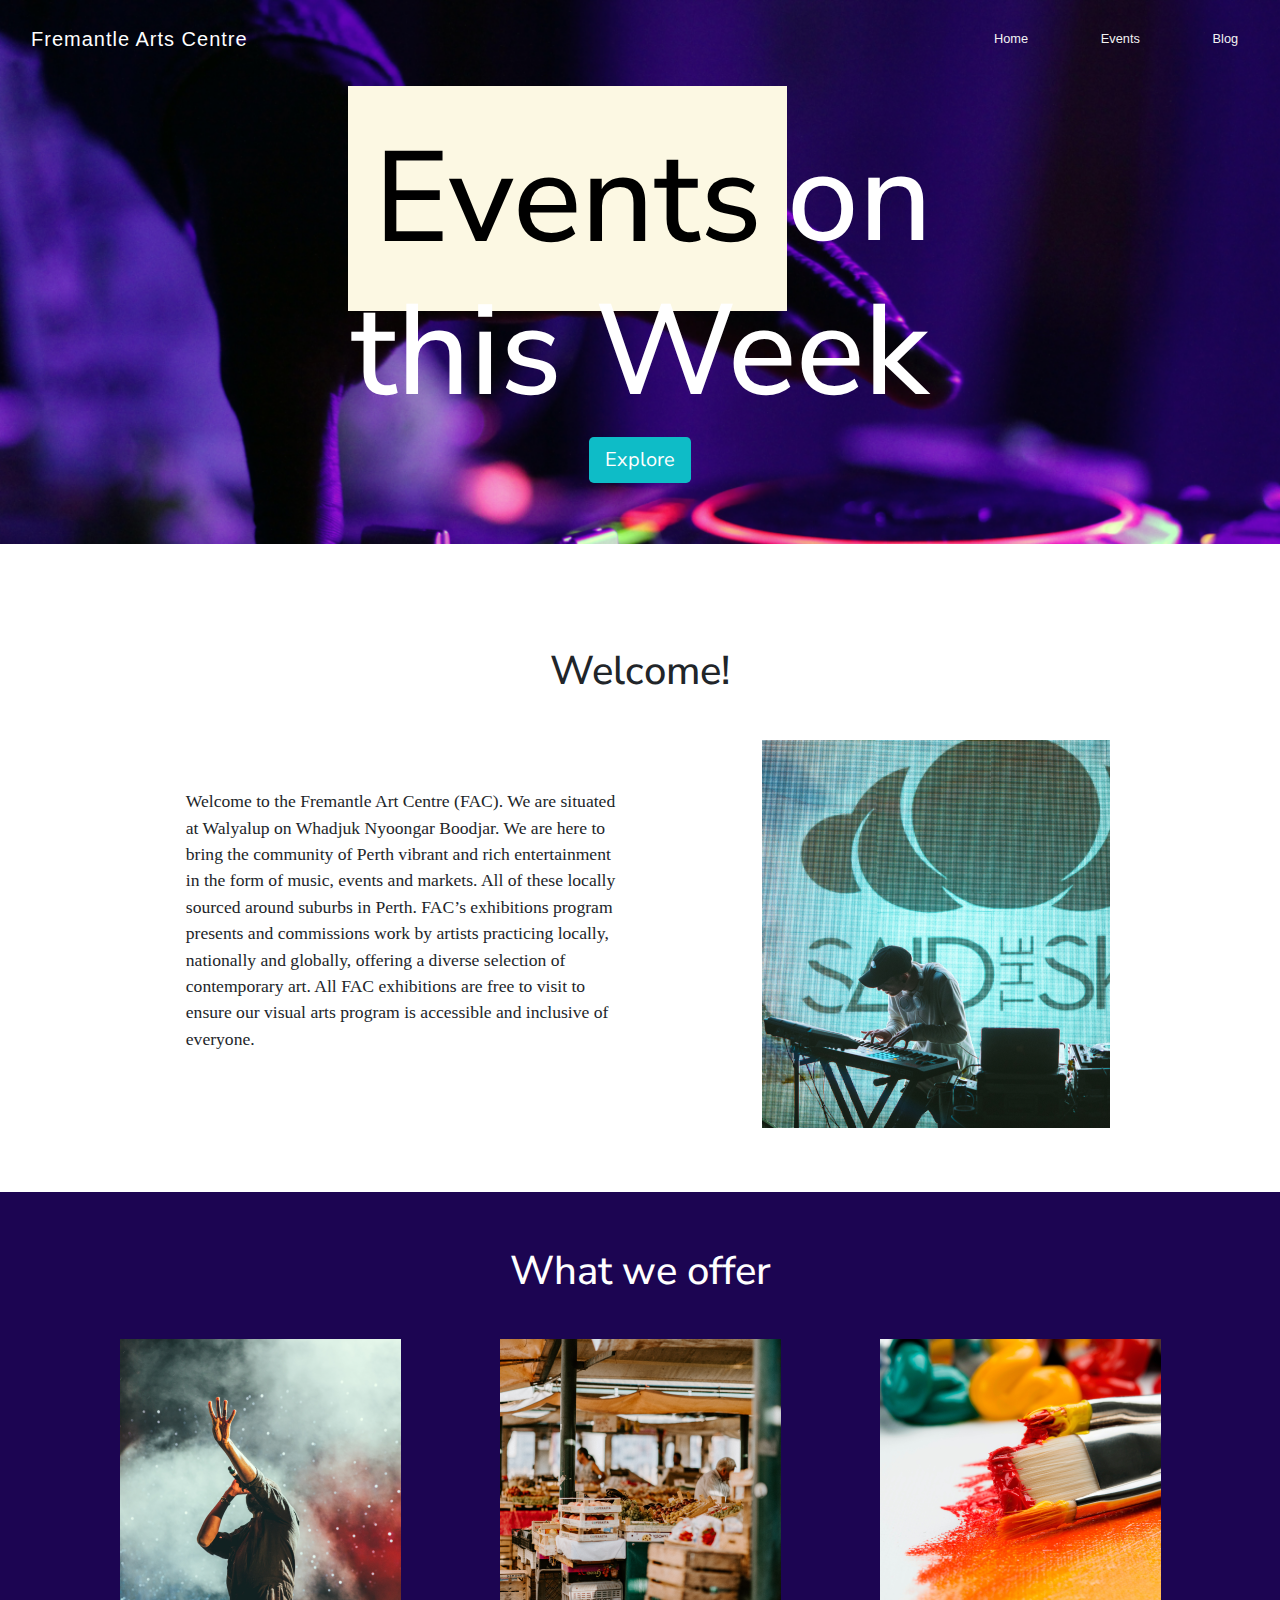
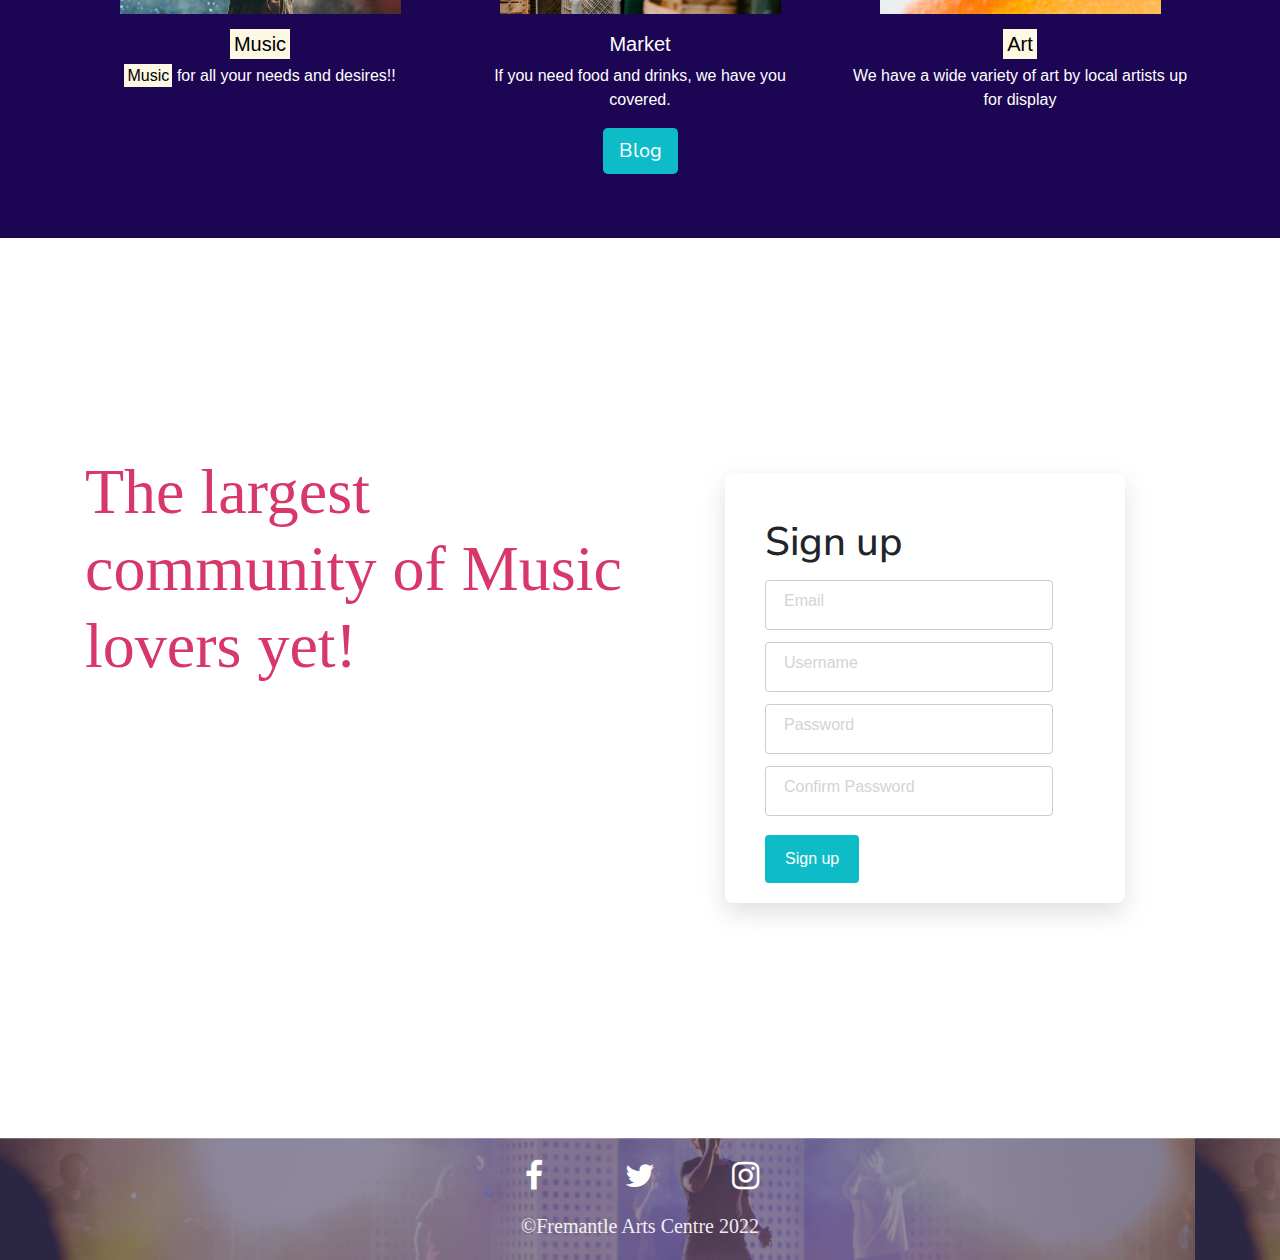
==== commit 4681ea47: "Update index.html" ====
--- a/index.html
+++ b/index.html
@@ -54,7 +54,7 @@
 
   <div class="container-fluid bg-2 text-center">   <!-- div for the main image the stretches to the edge of the page- -->
     <div class="container"><!-- div that holds the content in the middle of the page-->
-              <h1 class="head-1" style="font-size:10vw"> Events on <br>this Week </h1><!--  the main tag line-->
+              <h1 class="head-1" style="font-size:10vw"> <mark>Events</mark>on <br>this Week </h1><!--  the main tag line-->
           </div><!-- container-->
           <a href="events.html" class="btn btn-info btn-lg" role="button">Explore</a>
         </div>
@@ -85,8 +85,8 @@
 <div class="row " >
   <div class="col-md-4">
     <img src="images/music.png" class="img-fluid" alt="music">
-    <h5> Music</h5>
-    <p class="pinfo">Music for all your needs and desires!!</p>
+    <h5> <mark>Music</mark></h5>
+    <p class="pinfo"><mark>Music</mark> for all your needs and desires!!</p>
   </div> <!-- col -->
   <div class="col-md-4">
     <img src="images/market.png" class="img-fluid" alt="food"> 
@@ -95,7 +95,7 @@
   </div> <!-- col -->
   <div class="col-md-4">
     <img src="images/art.png" class="img-fluid" alt="paint">
-    <h5> Art</h5>
+    <h5> <mark>Art</mark></h5>
     <p class="pinfo">We have a wide variety of art by local artists up for display</p>
   </div> <!-- col -->
 </div> <!-- row -->
--- a/style.css
+++ b/style.css
@@ -32,7 +32,7 @@
 }
 
 .navbar-brand {
-    letter-spacing: 5%;
+    letter-spacing: 1px;
 }
 
 .bg-1 {
@@ -173,7 +173,7 @@
     left: 15px;
     padding: 0 4px;
     background-color: white;
-    color: #DADCE0;
+    color: lightgray;
     font-size: 16px;
     transition: 0.5s;
     z-index: 0;
@@ -237,9 +237,6 @@
     color: white;
   }
 
-  .fa-linkedin {
-    color: white;
-  }
 
   .fa:hover {
     opacity: 0.7;
@@ -330,7 +327,7 @@
 }
 
 .img-responsive3 {
-  width: 80%;
+  width: 95%;
 }
 
 .img-responsive1 {
@@ -340,13 +337,13 @@
 .maps {
   padding-top: 5%;
   font-family: nunito sans;
-  margin-bottom: 5%;
-}
-
-.img-map {
-  padding-top: 5%;
-  padding-bottom: 10%;
-}
+  margin-bottom: 10%;
+}
+
+.img-parking-responsive {
+  margin-bottom: 10%;
+}
+
 
 .bg-9 {
   background-image: url("images/header3-5.png");
--- a/responsive.css
+++ b/responsive.css
@@ -5,9 +5,6 @@
 
 }
 
-.bg-5 {
-  height: 75vh;
-}
 
 .date1  {
    font-size:2em;
@@ -79,22 +76,16 @@
   }
 
   .info4 {
-    padding-top: 3%;
+    padding-top: 2%;
     font-size: 1.2em;
+    padding-left: 0%;
   }
 
   .info3 {
       padding-top: 10%;
-      font-size: 1.2em;
-  }
-
-  .bg-5 {
-    height: 65vh;
-  }
-
-  .bg-6{
-    padding-top: 10%;
-  }
+      font-size: 1em;
+  }
+
 }
 
 
@@ -112,9 +103,6 @@
   padding-left: 3%;
 }
 
-.bg-5 {
-  height: 65vh;
-}
   
 .info3 {
   padding-top: 11%;
@@ -147,7 +135,7 @@
   font-size: 1.75em;
 }
 
-.parking-address {
+.parking-address, .maps-address {
 font-size: 0.75em;
 }
 
@@ -171,7 +159,6 @@
     }
 
     .info3 {
-      padding-top: 13%;
       font-size: 0.9em;
     }
 
@@ -193,10 +180,6 @@
       font-size: 1.7em;
     }
 
-    .img-map.img-responsive {
-      width: 100%;
-    }
-
     a.event-title {
       font-size: 1.2em;
     }
@@ -209,20 +192,32 @@
       padding-bottom: 2%;
     }
 
-    .bg-6 {
-      padding-top: 20%;
-    }
-
-    .header-2 {
-      font-size: 5.5em;
-    }
-
     .para-2 {
       font-size: 1.25em;
     }
-    
-  }
-
+    .img-map-responsive, .img-parking-responsive {
+      width: 100%;
+    }
+  }
+
+
+  @media screen and (max-width: 850px){
+  .info3, .info4 {
+    font-size: 0.8em;
+  }
+
+  .info4 {
+    padding-top:7%;
+}
+
+.events-title {
+  font-size: 2.75em;
+}
+
+.events-subpara {
+  font-size: 1.75em;
+}
+  }
 
 @media screen and (max-width: 812px) {
   .info4 {
@@ -256,8 +251,17 @@
   }
 }
 
+@media screen and (max-width: 786px){
+  .info3 {
+    padding-top: 6%;
+  }
+
+}
 
 @media screen and (max-width: 767px) {
+  .para-2 {
+    font-size: 1em;
+  }
         .navbar {
             margin-right: 0%;
         }
@@ -346,51 +350,59 @@
         .img2 {
           padding-right: 0%;
         }
-          }
-
-          @media screen and (max-width: 575px) {
-            .events-title {
-            font-size: 2.5em;
-          }
+
+
+        .infoartist {
+          align-content: center;
+          display: flex;
+          padding-left: 15%;
+        }
+        .header-2 {
+          font-size: 5.7em;
+        }
+
+        .img-responsive {
+          width: 94%;
+         margin: 0%;
+      }
+
+      .col-9 {
+        margin-right: 22%;
+    }
+    
+    .col-9 {
+      padding-left: 0%;
+  }
+
+
+  .events-title {
+    font-size: 2.5em;
+  }
+  
+  .events-subpara {
+    font-size: 1.5em;
+  }
+          }
+
+          @media screen and (max-width: 597px) {
+          .header-2 {
+            font-size: 5.5em;
+          }
+
+          .bg-5 {
+            height: 75vh;
+        }
+
+        .events-title {
+          font-size: 2em;
+        }
         
-          .events-subpara {
-            font-size: 1.75em;
-          }
-        
-          .img-responsive {
-            width: 65%;
-            margin: auto;
-          }
-        
-          .col-9 {
-              padding-left: 17%;
-              font-size: 1.5em;
-              padding-bottom: 5%;
-            }
-        
-            .col-3 {
-              font-size: 2em;
-                padding-left: 12%;
-            }
-        
-            .month {
-              font-size: 0.5em;
-            }
-        
-            .header-2 {
-              font-size: 4em;
-            }
-        
-            .para-2 {
-              font-size: 1em;
-            }
-        
-            .bg-5 {
-              height: 55vh;
-            }
-        }
-
-        
+        .events-subpara {
+          font-size: 1em;
+        }
+        }
+
+
 @media screen and (max-width: 590px) {
             .navbar-brand {
                 font-size: 1em;
@@ -421,7 +433,94 @@
               margin-right: 10%;
               padding: 0px;
             }
-        }
+
+            .infoartist {
+              padding-left: 25%;
+            }
+
+            .infolist {
+              margin-left: 8%;
+            }
+        }
+
+        @media screen and (max-width: 579px) {
+          .header-2 {
+            font-size: 5.25em;
+        }
+      }
+
+        @media screen and (max-width: 575px) {
+
+          .para-2 {
+            font-size: 0.75em;
+          }
+
+          .img-responsive3 {
+            width: 90%;
+            padding-left: 15%;
+          }
+
+          .infoartist {
+            padding-left: 14%;
+            padding-top: 0%;
+          }
+
+          .infolist {
+            margin-left: 7%;
+            padding-bottom: 5%;
+          }
+
+          .img-map-responsive, .img-parking-responsive {
+            width: 85%;
+          }
+
+          .events-title {
+          font-size: 2.5em;
+        }
+      
+        .events-subpara {
+          font-size: 1.75em;
+        }
+      
+        .img-responsive {
+          width: 65%;
+          margin: auto;
+        }
+      
+        .col-9 {
+            padding-left: 17%;
+            font-size: 1.5em;
+            padding-bottom: 5%;
+          }
+      
+          .col-3 {
+            font-size: 2em;
+              padding-left: 12%;
+          }
+      
+          .month {
+            font-size: 0.5em;
+          }
+      
+          .para-2 {
+            font-size: 1em;
+          }
+          .events-title {
+            font-size: 2em;
+        }
+
+        .events-subpara {
+          font-size: 1.5em;
+      }
+        
+      }
+
+
+    @media screen and (max-width: 557px) {
+      .header-2 {
+        font-size: 5em;
+    }
+  }
           
 
 @media screen and (max-width: 540px) {
@@ -474,6 +573,55 @@
     .foot {
        font-size: 0.8em; 
     }
+}
+
+@media screen and (max-width: 535px) {
+  .header-2 {
+    font-size: 4.5em;
+}
+
+.bg-5 {
+  height: 65vh;
+}
+}
+
+@media screen and (max-width: 490px) {
+  .header-2 {
+    font-size: 3.75em;
+}
+
+.bg-5 {
+  height: 55vh;
+}
+}
+
+
+@media screen and (max-width:446px) {
+  h2.title2 {
+    font-size: 1.74em;
+    margin-bottom: 3%;
+  }
+
+  .info3 {
+    font-size: 0.65em;
+  }
+
+  .infoartist {
+    font-size: 1.74em;
+  }
+
+  .infolist {
+    font-size: 0.8em;
+  }
+
+}
+  
+
+@media screen and (max-width: 423px) {
+  .header-2 {
+    font-size: 3em;
+}
+
 }
 
 @media screen and (max-width: 400px) {
@@ -511,19 +659,29 @@
     font-size: 0.65em;
   }
 
-  .header-2 {
-    font-size: 3em;
-  }
-
   .para-2 {
     font-size: 0.75em;
   }
 
-  .bg-5 {
-    height: 35vh;
-  }
-
-}
+
+}
+
+@media screen and (max-width: 357px) {
+  .header-2 {
+    font-size: 2.75em;
+}
+}
+
+@media screen and (max-width: 335px) {
+  .header-2 {
+    font-size: 2em;
+}
+
+.bg-5 {
+  height: 35vh;
+}
+}
+
 
 
 
